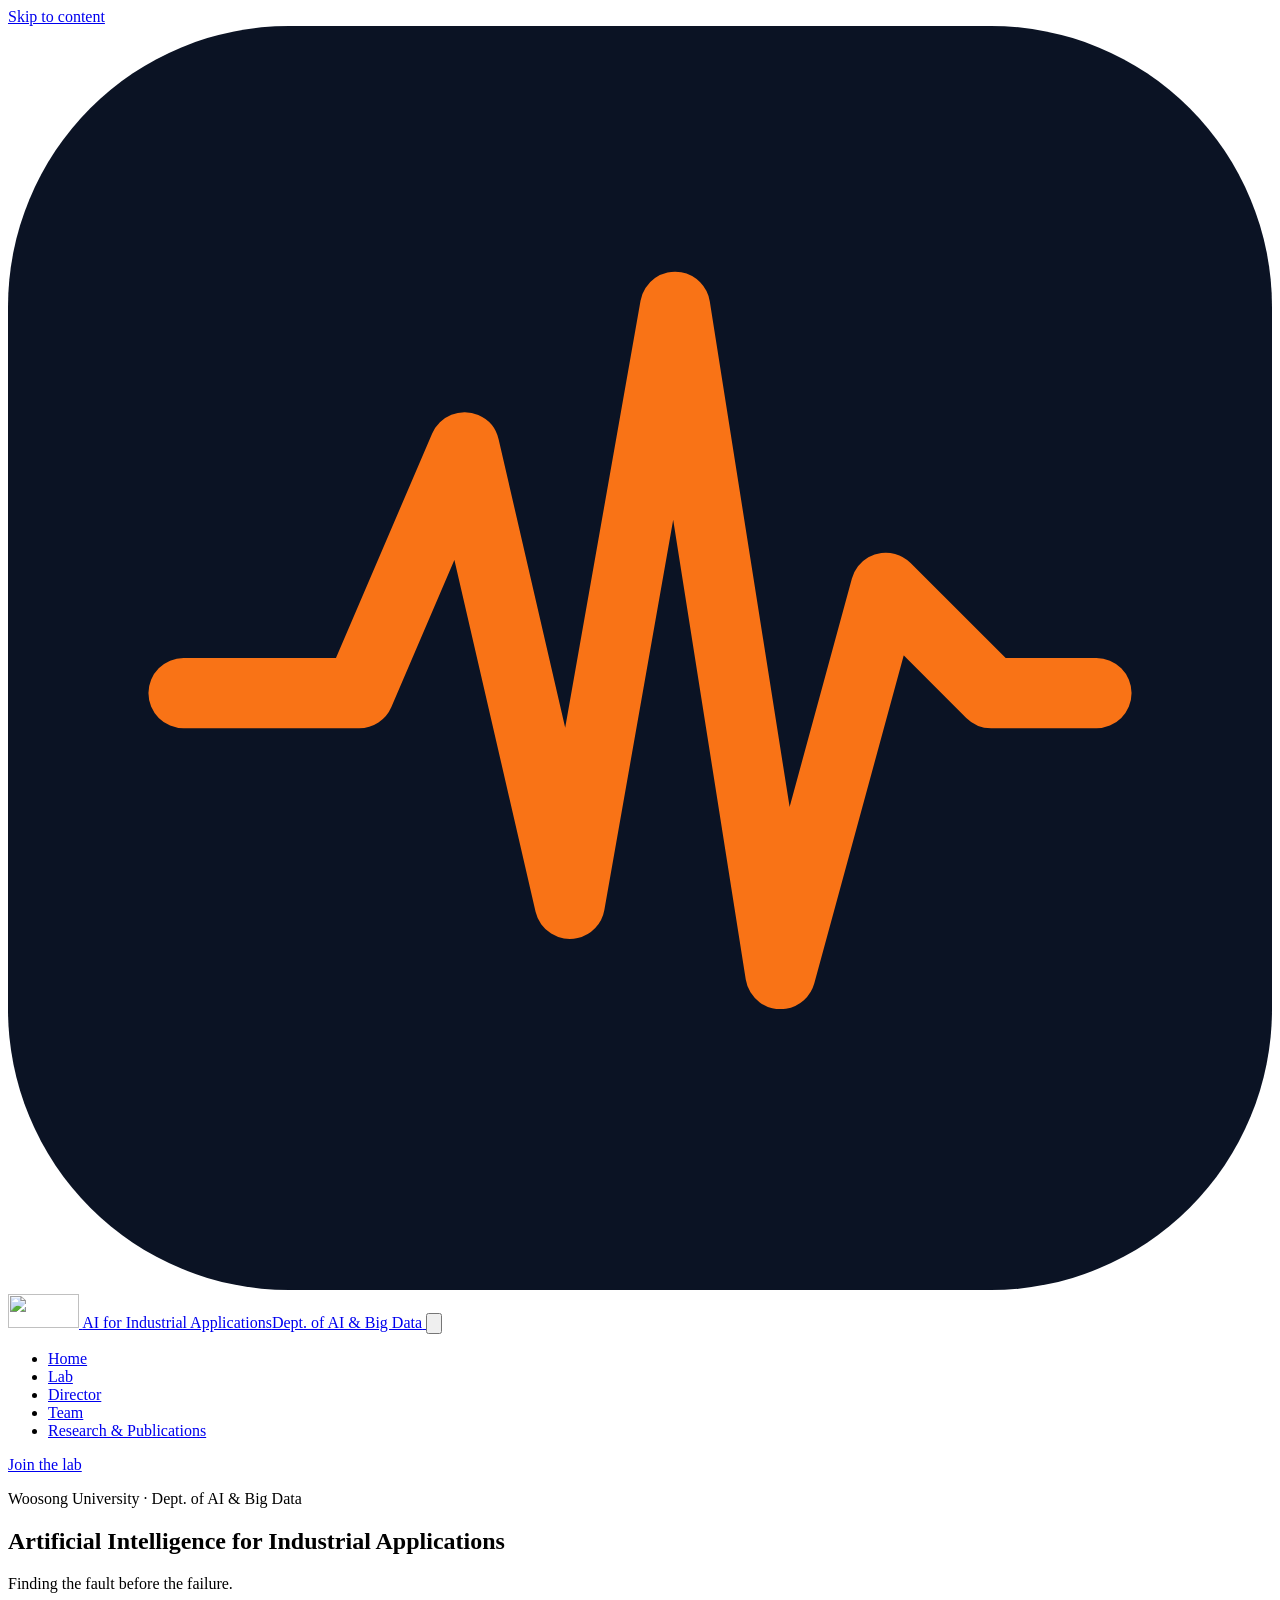
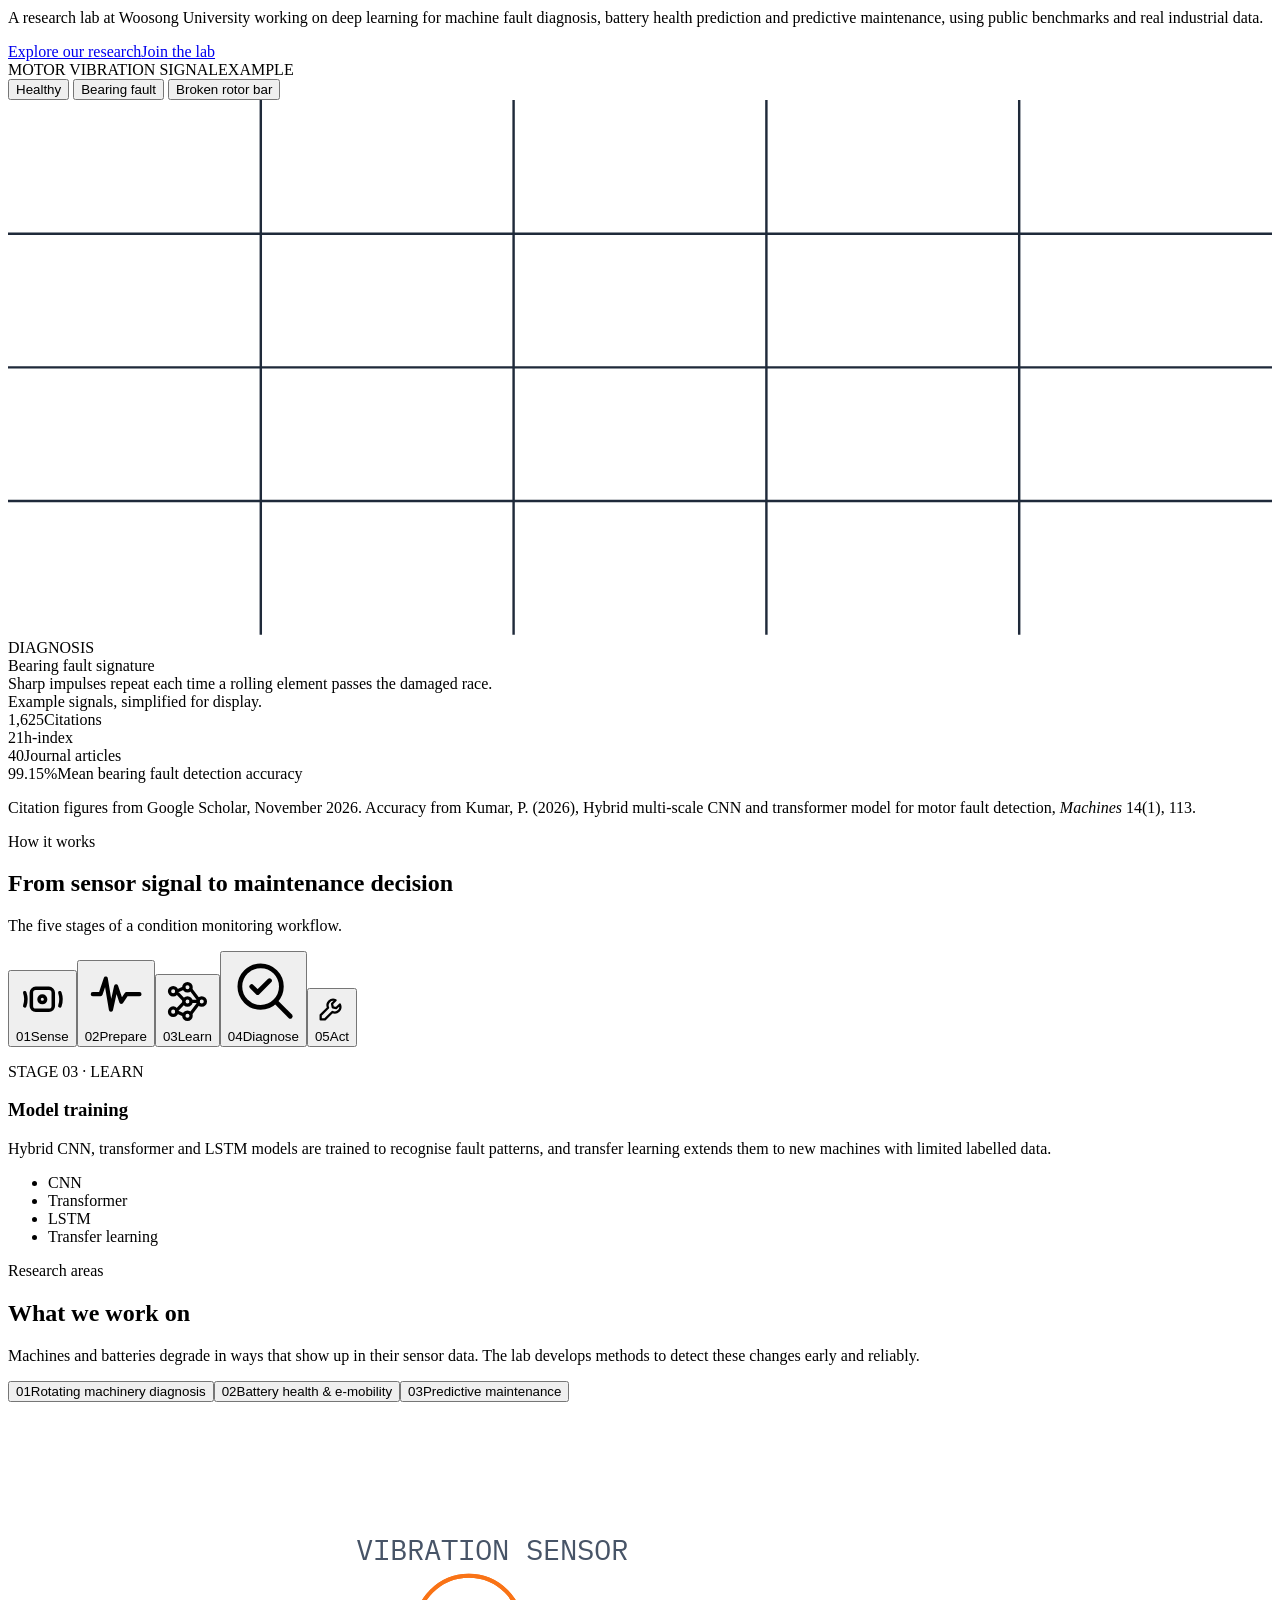
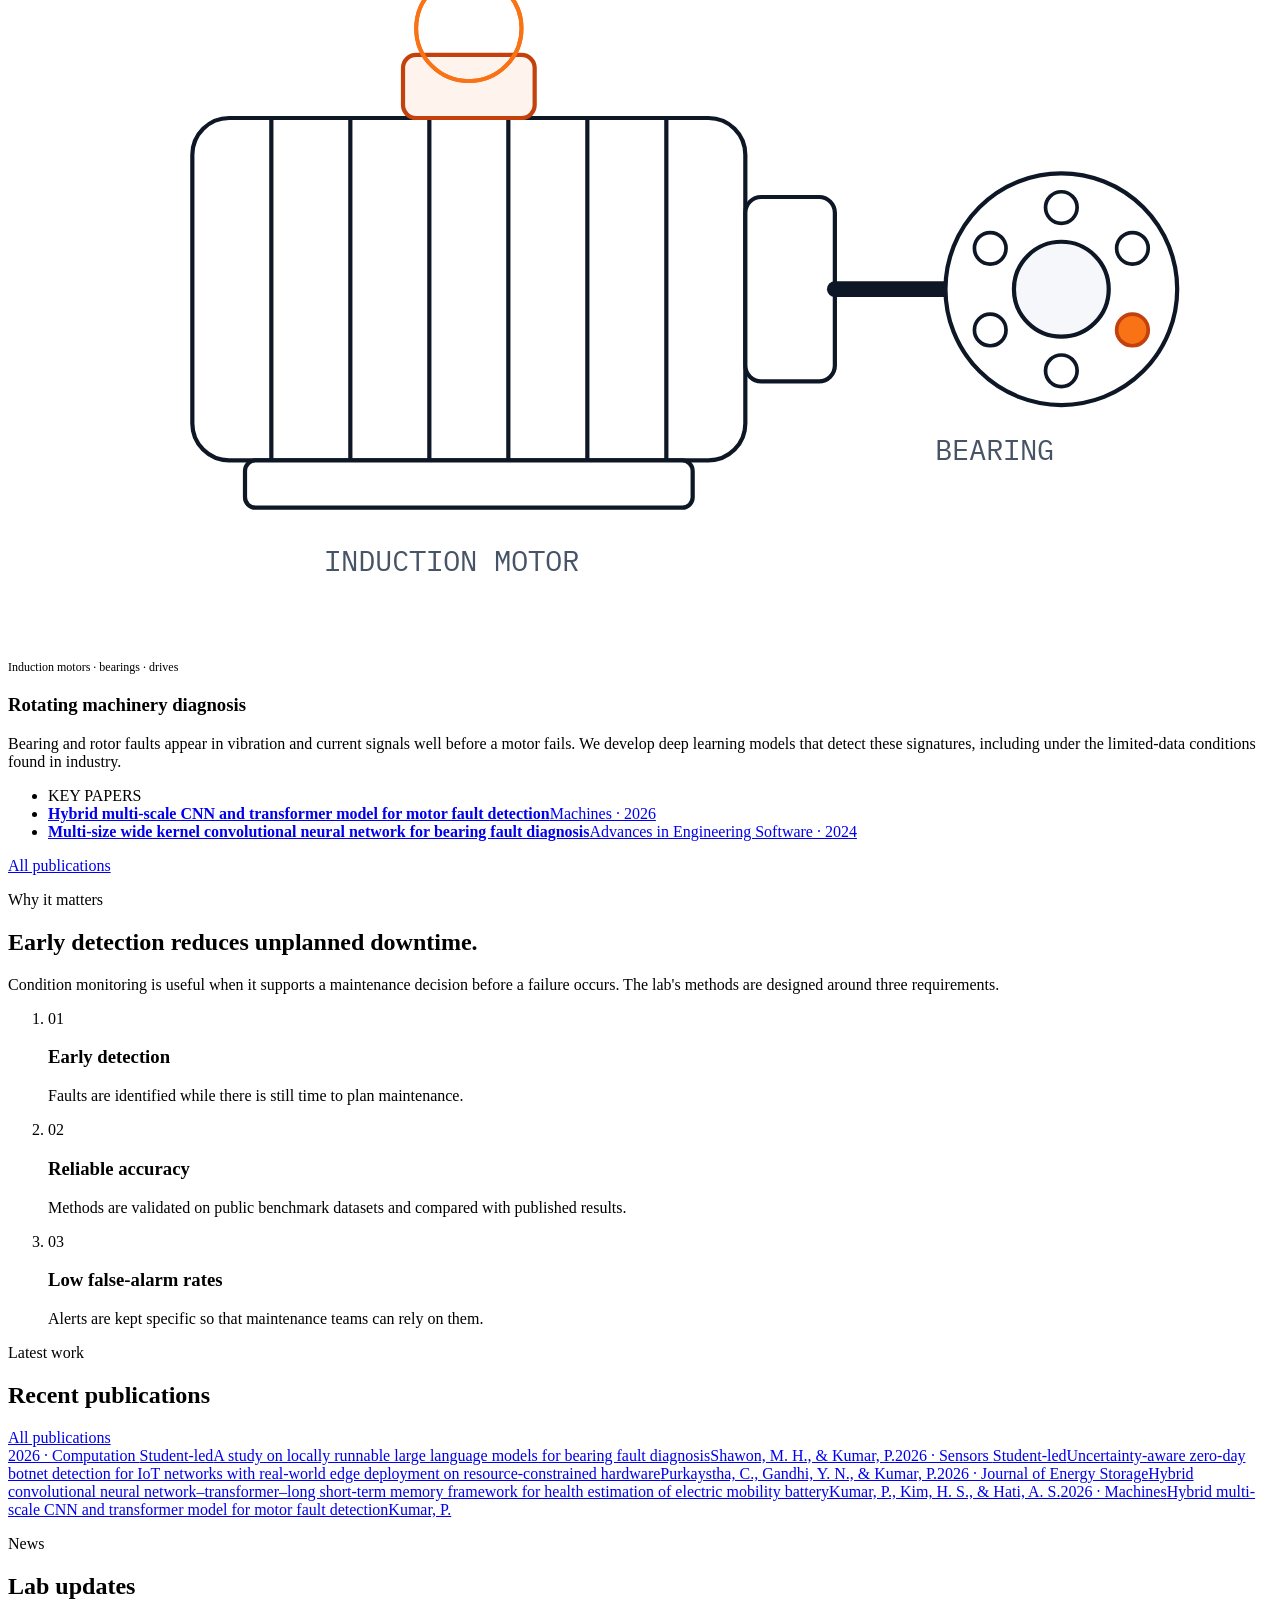
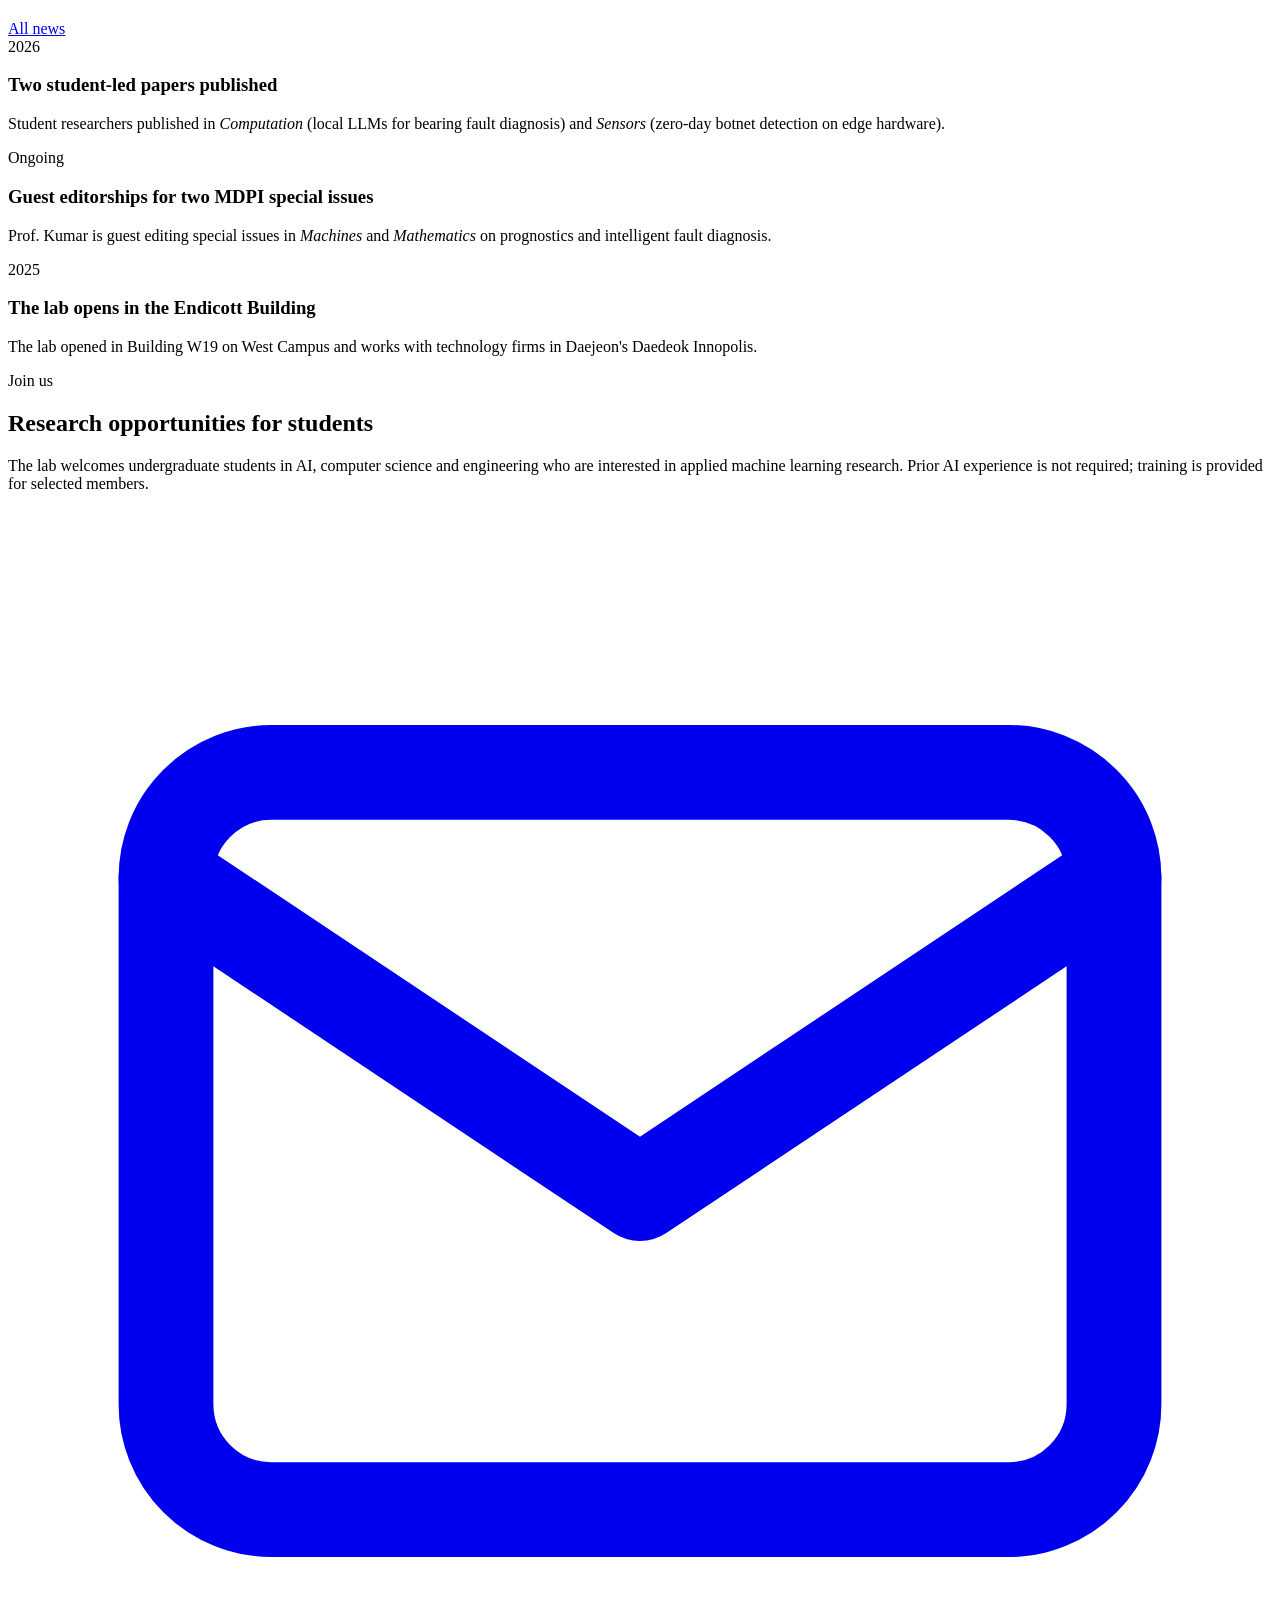
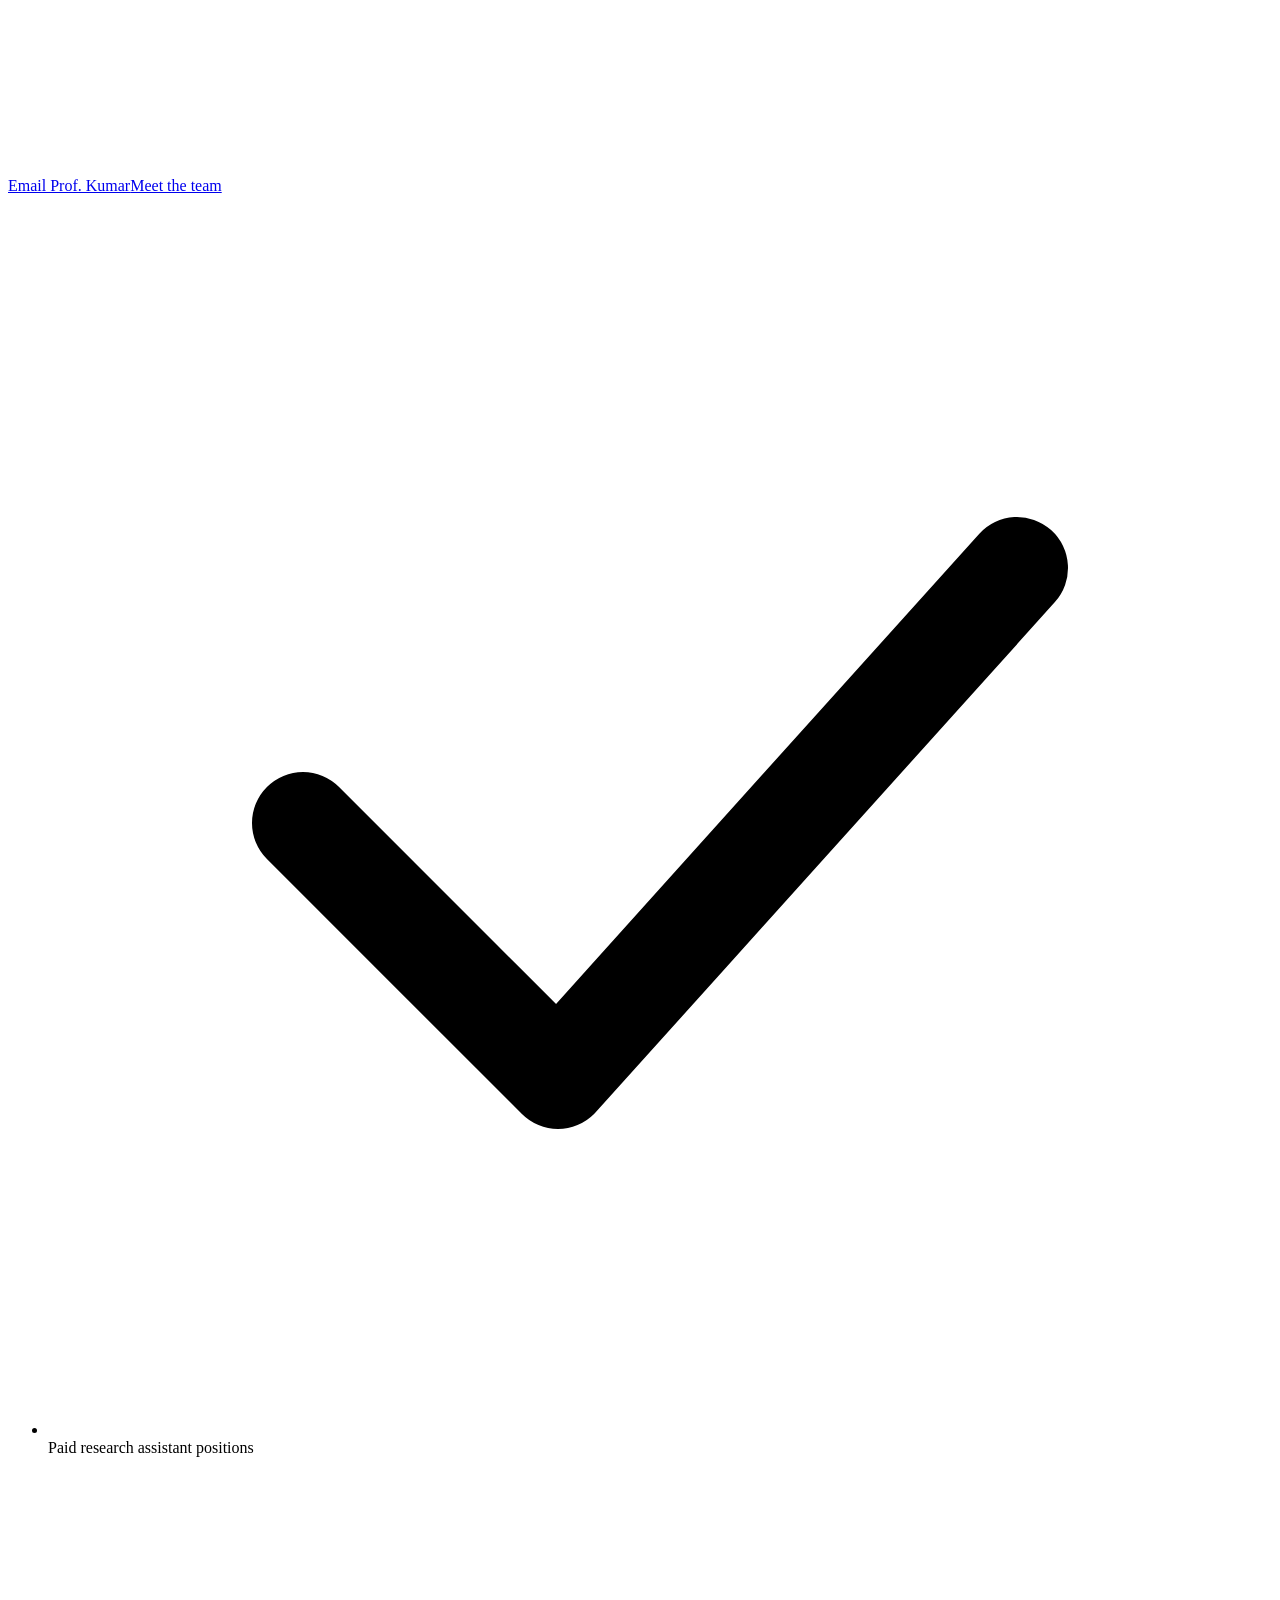
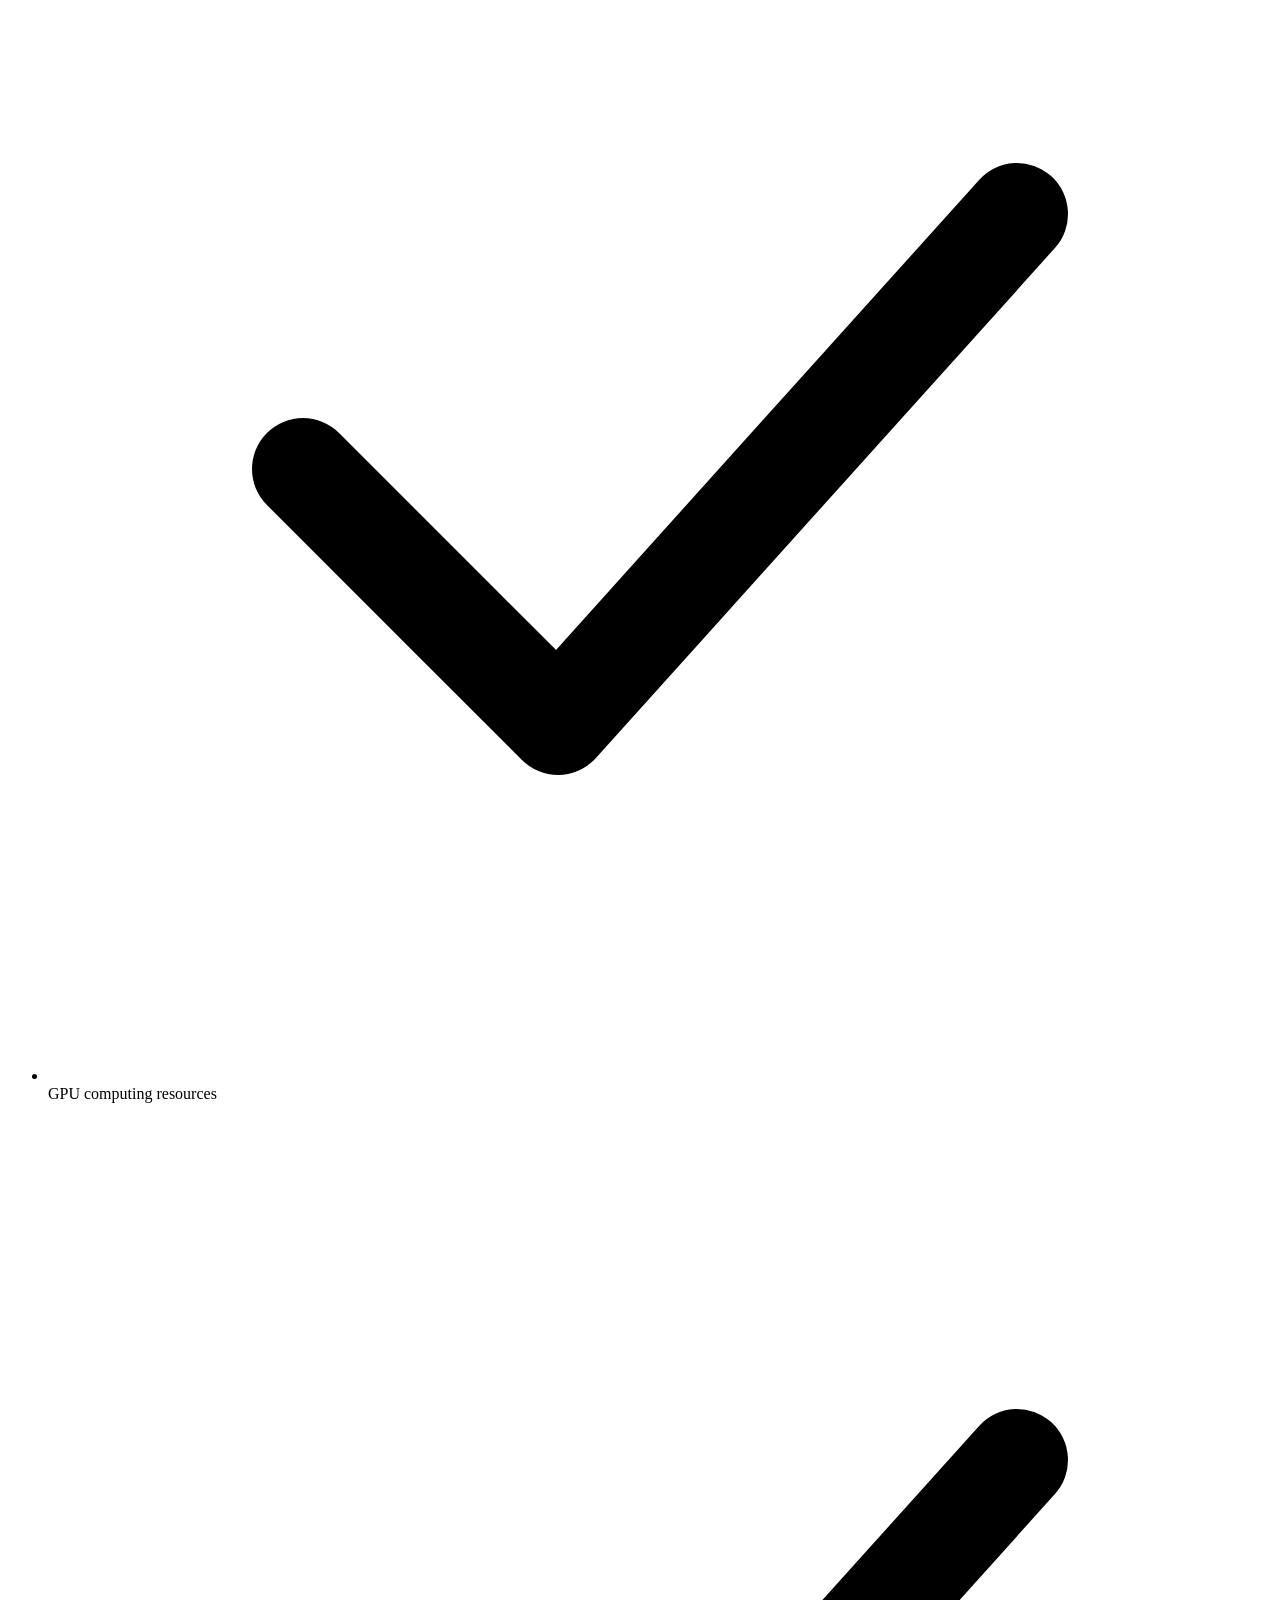
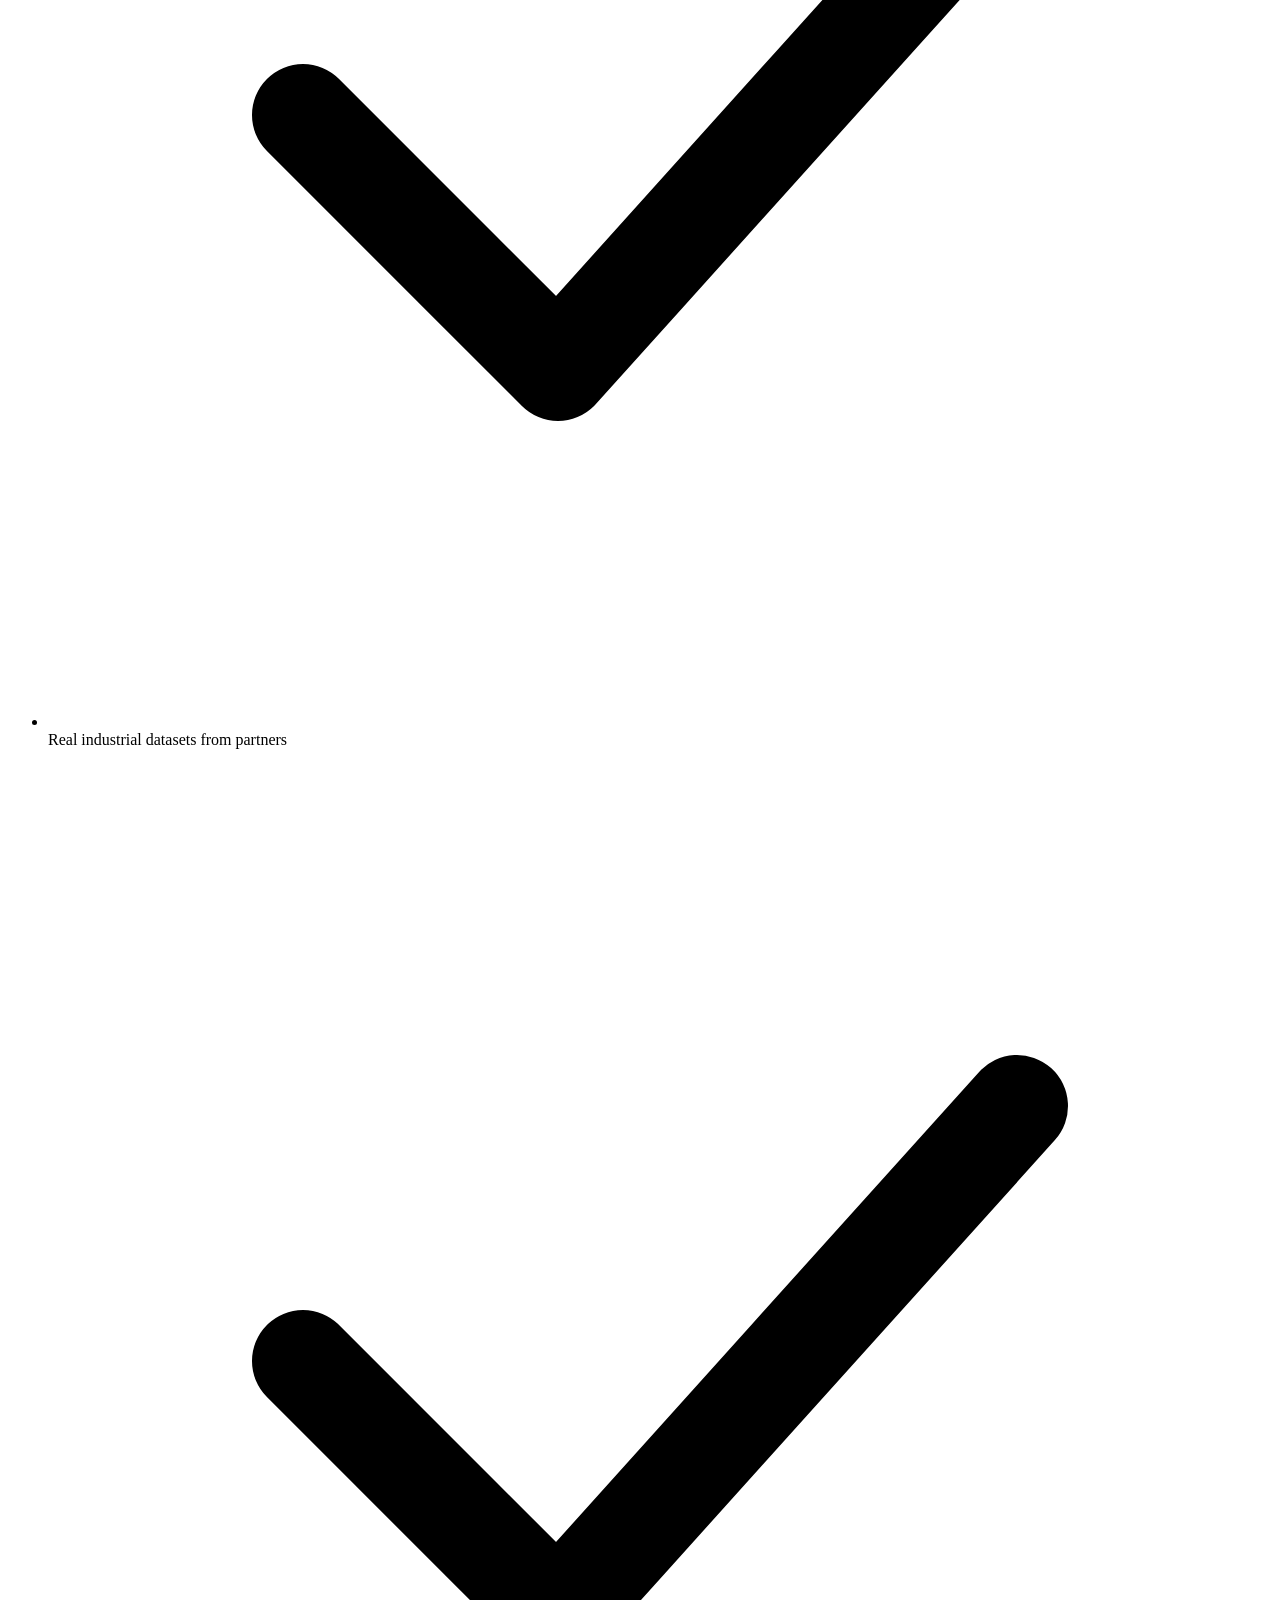
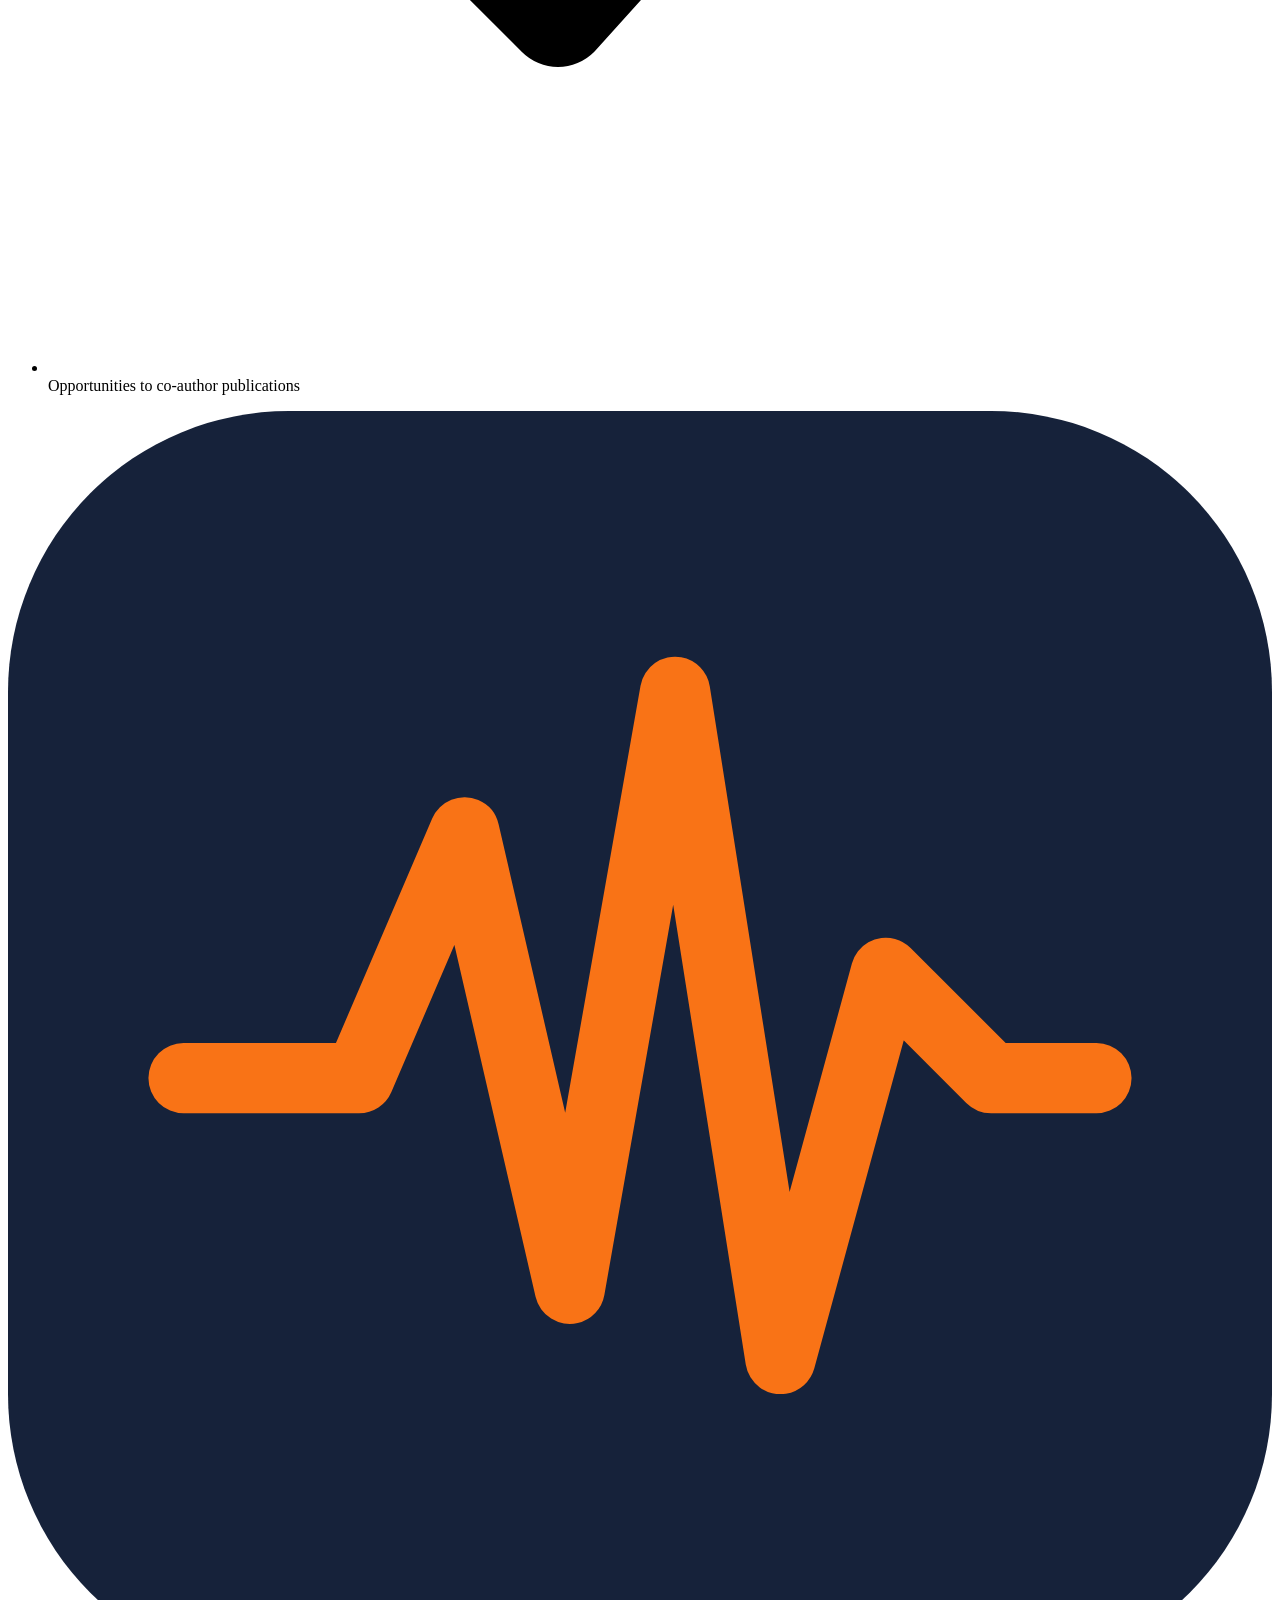
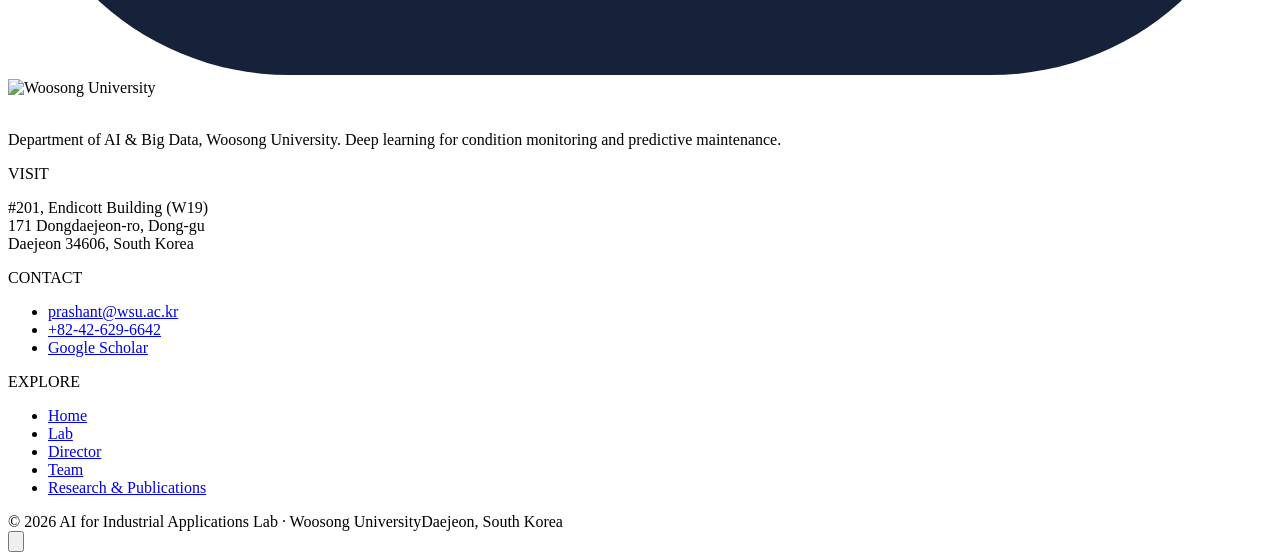
==== index.html @ 33d20a86 "Add files via upload" ====
<!DOCTYPE html>
<html lang="en">
<head>
<meta charset="utf-8">
<meta name="viewport" content="width=device-width, initial-scale=1">
<title>AI for Industrial Applications Lab | Woosong University</title>
<meta name="description" content="Research lab at Woosong University working on deep learning for machine fault diagnosis, battery health prediction and predictive maintenance.">
<meta name="theme-color" content="#0B1324">
<meta property="og:type" content="website">
<meta property="og:title" content="AI for Industrial Applications Lab | Woosong University">
<meta property="og:description" content="Research lab at Woosong University working on deep learning for machine fault diagnosis, battery health prediction and predictive maintenance.">
<meta property="og:image" content="assets/img/og-image.png">
<link rel="icon" type="image/png" href="assets/img/favicon.png">
<link rel="apple-touch-icon" href="assets/img/apple-touch-icon.png">
<link rel="preconnect" href="https://fonts.googleapis.com">
<link rel="preconnect" href="https://fonts.gstatic.com" crossorigin>
<link rel="stylesheet" href="https://fonts.googleapis.com/css2?family=IBM+Plex+Mono:wght@400;500&amp;family=IBM+Plex+Sans:wght@400;500;600;700&amp;display=swap">
<link rel="stylesheet" href="assets/css/style.css">
</head>
<body>
<a class="skip-link" href="#main">Skip to content</a>
<header class="site-header">
  <div class="wrap header-inner">
    <a class="brand" href="index.html" aria-label="AI for Industrial Applications Lab, Woosong University, home">
      <svg class="brand-mark" viewBox="0 0 36 36" aria-hidden="true"><rect width="36" height="36" rx="8" fill="#0B1324"/><polyline points="5,19 10,19 13,12 16,25 19,8 22,27 25,16 28,19 31,19" fill="none" stroke="#F97316" stroke-width="2" stroke-linecap="round" stroke-linejoin="round"/></svg>
      <img class="brand-uni" src="assets/img/woosong-logo.png" alt="" width="71" height="34">
      <span class="brand-text"><span class="brand-name">AI for Industrial Applications</span><span class="brand-sub">Dept. of AI &amp; Big Data</span></span>
    </a>
    <button class="nav-toggle" type="button" aria-expanded="false" aria-controls="site-nav" aria-label="Open menu"><svg class="icon-open" viewBox="0 0 24 24" fill="none" stroke="currentColor" stroke-width="2" stroke-linecap="round" aria-hidden="true"><line x1="4" y1="7" x2="20" y2="7"/><line x1="4" y1="12" x2="20" y2="12"/><line x1="4" y1="17" x2="20" y2="17"/></svg><svg class="icon-close" viewBox="0 0 24 24" fill="none" stroke="currentColor" stroke-width="2" stroke-linecap="round" aria-hidden="true"><line x1="6" y1="6" x2="18" y2="18"/><line x1="18" y1="6" x2="6" y2="18"/></svg></button>
    <nav class="nav" id="site-nav" aria-label="Main">
      <ul class="nav-list"><li><a class="nav-link" href="index.html" aria-current="page">Home</a></li><li><a class="nav-link" href="lab.html">Lab</a></li><li><a class="nav-link" href="director.html">Director</a></li><li><a class="nav-link" href="team.html">Team</a></li><li><a class="nav-link" href="research.html">Research &amp; Publications</a></li></ul>
      <a class="btn btn-dark btn-sm" href="team.html#join">Join the lab</a>
    </nav>
  </div>
</header>
<main id="main">

<section class="hero bg-grid">
  <div class="wrap hero-grid">
    <div class="hero-copy">
      <p class="pill"><span class="dot blink"></span>Woosong University &middot; Dept. of AI &amp; Big Data</p>
      <h1 class="h1">Artificial Intelligence for Industrial Applications</h1>
      <p class="hero-tagline">Finding the fault before the failure.</p>
      <p class="hero-text">A research lab at Woosong University working on deep learning for machine fault diagnosis, battery health prediction and predictive maintenance, using public benchmarks and real industrial data.</p>
      <div class="btn-row"><a class="btn btn-dark" href="research.html">Explore our research</a><a class="btn btn-line" href="team.html#join">Join the lab</a></div>
    </div>
    <figure class="demo" id="signal-demo" style="margin:0">
      <div class="demo-top"><span>MOTOR VIBRATION SIGNAL</span><span class="live"><span class="dot"></span>EXAMPLE</span></div>
      <div class="seg" role="group" aria-label="Machine condition">
        <button type="button" data-mode="healthy" aria-pressed="false">Healthy</button>
        <button type="button" data-mode="bearing" aria-pressed="true">Bearing fault</button>
        <button type="button" data-mode="rotor" aria-pressed="false">Broken rotor bar</button>
      </div>
      <div class="scope">
        <svg viewBox="0 0 520 220" role="img" aria-label="Example vibration signal for the selected machine condition">
          <g stroke="#1F2A3A" stroke-width="1"><line x1="0" y1="55" x2="520" y2="55"/><line x1="0" y1="110" x2="520" y2="110"/><line x1="0" y1="165" x2="520" y2="165"/><line x1="104" y1="0" x2="104" y2="220"/><line x1="208" y1="0" x2="208" y2="220"/><line x1="312" y1="0" x2="312" y2="220"/><line x1="416" y1="0" x2="416" y2="220"/></g>
          <polyline id="wave" fill="none" stroke="#fb923c" stroke-width="1.7" stroke-linejoin="round"/>
        </svg>
      </div>
      <div class="readout" aria-live="polite">
        <span class="dot" id="readout-dot"></span>
        <div><div class="readout-label">DIAGNOSIS</div><div class="readout-title" id="readout-title">Bearing fault signature</div><div class="readout-text" id="readout-text">Sharp impulses repeat each time a rolling element passes the damaged race.</div></div>
      </div>
      <figcaption class="demo-note">Example signals, simplified for display.</figcaption>
    </figure>
  </div>
</section>

<section class="section-tight bg-surface" aria-label="Lab at a glance">
  <div class="wrap">
    <div class="stats" data-reveal><div class="stat"><span class="stat-num" data-count="1625">1,625</span><span class="stat-label">Citations</span></div><div class="stat"><span class="stat-num" data-count="21">21</span><span class="stat-label">h-index</span></div><div class="stat"><span class="stat-num" data-count="40">40</span><span class="stat-label">Journal articles</span></div><div class="stat"><span class="stat-num" data-count="99.15" data-decimals="2" data-suffix="%">99.15%</span><span class="stat-label">Mean bearing fault detection accuracy</span></div></div>
    <p class="source">Citation figures from Google Scholar, November 2026. Accuracy from Kumar, P. (2026), Hybrid multi-scale CNN and transformer model for motor fault detection, <em>Machines</em> 14(1), 113.</p>
  </div>
</section>

<section class="section">
  <div class="wrap">
    <div class="section-head" data-reveal><p class="eyebrow">How it works</p><h2 class="h2">From sensor signal to maintenance decision</h2><p class="lead">The five stages of a condition monitoring workflow.</p></div>
    <div data-reveal>
      <div class="pipeline" role="tablist" aria-label="Workflow stages"><button class="step" type="button" role="tab" id="step-0" aria-controls="stage-0" aria-selected="false" tabindex="-1"><span class="step-icon"><svg viewBox="0 0 24 24" fill="none" stroke="currentColor" stroke-width="1.6" stroke-linecap="round" stroke-linejoin="round" aria-hidden="true"><rect x="7" y="7" width="10" height="10" rx="2"/><path d="M4 9a9 9 0 0 1 0 6"/><path d="M20 9a9 9 0 0 1 0 6"/><circle cx="12" cy="12" r="1.5"/></svg></span><span class="step-num">01</span><span class="step-label">Sense</span></button><span class="flow" aria-hidden="true"></span><button class="step" type="button" role="tab" id="step-1" aria-controls="stage-1" aria-selected="false" tabindex="-1"><span class="step-icon"><svg viewBox="0 0 24 24" fill="none" stroke="currentColor" stroke-width="1.6" stroke-linecap="round" stroke-linejoin="round" aria-hidden="true"><polyline points="3,12 6,12 8,6 10,18 12,9 14,15 16,12 21,12"/></svg></span><span class="step-num">02</span><span class="step-label">Prepare</span></button><span class="flow" aria-hidden="true"></span><button class="step" type="button" role="tab" id="step-2" aria-controls="stage-2" aria-selected="true" tabindex="0"><span class="step-icon"><svg viewBox="0 0 24 24" fill="none" stroke="currentColor" stroke-width="1.6" stroke-linecap="round" stroke-linejoin="round" aria-hidden="true"><circle cx="5" cy="7" r="1.8"/><circle cx="5" cy="17" r="1.8"/><circle cx="12" cy="5" r="1.8"/><circle cx="12" cy="12" r="1.8"/><circle cx="12" cy="19" r="1.8"/><circle cx="19" cy="12" r="1.8"/><path d="M6.7 7.6l3.6 3.8M6.7 16.4l3.6-3.8M6.7 7l3.5-1.6M6.7 17l3.5 1.6M13.8 12h3.4M13.6 6l3.8 5M13.6 18l3.8-5"/></svg></span><span class="step-num">03</span><span class="step-label">Learn</span></button><span class="flow" aria-hidden="true"></span><button class="step" type="button" role="tab" id="step-3" aria-controls="stage-3" aria-selected="false" tabindex="-1"><span class="step-icon"><svg viewBox="0 0 24 24" fill="none" stroke="currentColor" stroke-width="1.6" stroke-linecap="round" stroke-linejoin="round" aria-hidden="true"><circle cx="11" cy="11" r="7"/><line x1="16" y1="16" x2="21" y2="21"/><polyline points="8,11 10,13 14,9"/></svg></span><span class="step-num">04</span><span class="step-label">Diagnose</span></button><span class="flow" aria-hidden="true"></span><button class="step" type="button" role="tab" id="step-4" aria-controls="stage-4" aria-selected="false" tabindex="-1"><span class="step-icon"><svg viewBox="0 0 24 24" fill="none" stroke="currentColor" stroke-width="1.6" stroke-linecap="round" stroke-linejoin="round" aria-hidden="true"><path d="M14.5 6.5a4 4 0 0 0-5.3 5.3L4 17v3h3l5.2-5.2a4 4 0 0 0 5.3-5.3l-2.5 2.5-2.5-.5-.5-2.5z"/></svg></span><span class="step-num">05</span><span class="step-label">Act</span></button></div>
      <div class="stage" role="tabpanel" id="stage-0" aria-labelledby="step-0" hidden><div><p class="stage-kicker">STAGE 01 &middot; SENSE</p><h3>Data acquisition</h3><p>Vibration, current and operational data are collected from motors, drives, batteries and building systems, using test rigs, public benchmark datasets and partner sites.</p></div><ul class="tags"><li class="tag">Vibration</li><li class="tag">Motor current</li><li class="tag">Battery cycling</li><li class="tag">HVAC data</li></ul></div><div class="stage" role="tabpanel" id="stage-1" aria-labelledby="step-1" hidden><div><p class="stage-kicker">STAGE 02 &middot; PREPARE</p><h3>Signal preprocessing</h3><p>Signals are filtered, segmented and converted into representations such as spectra, scalograms or raw sequences.</p></div><ul class="tags"><li class="tag">Spectra</li><li class="tag">Scalograms</li><li class="tag">Windowing</li></ul></div><div class="stage" role="tabpanel" id="stage-2" aria-labelledby="step-2"><div><p class="stage-kicker">STAGE 03 &middot; LEARN</p><h3>Model training</h3><p>Hybrid CNN, transformer and LSTM models are trained to recognise fault patterns, and transfer learning extends them to new machines with limited labelled data.</p></div><ul class="tags"><li class="tag">CNN</li><li class="tag">Transformer</li><li class="tag">LSTM</li><li class="tag">Transfer learning</li></ul></div><div class="stage" role="tabpanel" id="stage-3" aria-labelledby="step-3" hidden><div><p class="stage-kicker">STAGE 04 &middot; DIAGNOSE</p><h3>Fault diagnosis and health estimation</h3><p>The models identify the fault type and severity, and for batteries estimate state of health and remaining useful life.</p></div><ul class="tags"><li class="tag">Fault class</li><li class="tag">State of health</li><li class="tag">Remaining useful life</li></ul></div><div class="stage" role="tabpanel" id="stage-4" aria-labelledby="step-4" hidden><div><p class="stage-kicker">STAGE 05 &middot; ACT</p><h3>Maintenance planning</h3><p>Results support planned maintenance through early warnings with low false-alarm rates.</p></div><ul class="tags"><li class="tag">Planned maintenance</li><li class="tag">Low false alarms</li></ul></div>
    </div>
  </div>
</section>

<section class="section bg-surface">
  <div class="wrap">
    <div class="section-head" data-reveal><p class="eyebrow">Research areas</p><h2 class="h2">What we work on</h2><p class="lead">Machines and batteries degrade in ways that show up in their sensor data. The lab develops methods to detect these changes early and reliably.</p></div>
    <div data-reveal>
      <div class="area-tabs" role="tablist" aria-label="Research areas"><button class="area-tab" type="button" role="tab" id="area-tab-0" aria-controls="area-0" aria-selected="true" tabindex="0"><span class="mono">01</span>Rotating machinery diagnosis</button><button class="area-tab" type="button" role="tab" id="area-tab-1" aria-controls="area-1" aria-selected="false" tabindex="-1"><span class="mono">02</span>Battery health &amp; e-mobility</button><button class="area-tab" type="button" role="tab" id="area-tab-2" aria-controls="area-2" aria-selected="false" tabindex="-1"><span class="mono">03</span>Predictive maintenance</button></div>
      <div class="area-panel" role="tabpanel" id="area-0" aria-labelledby="area-tab-0"><div class="area-art"><svg viewBox="0 0 480 320" role="img" aria-label="Illustration: an electric motor with a vibration sensor and a monitored bearing">
<g fill="none" stroke="#0E1726" stroke-width="1.6" stroke-linecap="round" stroke-linejoin="round">
<rect x="70" y="120" width="210" height="130" rx="14" fill="#FFFFFF"/>
<line x1="100" y1="120" x2="100" y2="250"/><line x1="130" y1="120" x2="130" y2="250"/><line x1="160" y1="120" x2="160" y2="250"/><line x1="190" y1="120" x2="190" y2="250"/><line x1="220" y1="120" x2="220" y2="250"/><line x1="250" y1="120" x2="250" y2="250"/>
<rect x="280" y="150" width="34" height="70" rx="6" fill="#FFFFFF"/><line x1="314" y1="185" x2="380" y2="185" stroke-width="6"/>
<rect x="90" y="250" width="170" height="18" rx="4" fill="#FFFFFF"/><rect x="150" y="96" width="50" height="24" rx="5" fill="#FFF4ED" stroke="#C2410C"/></g>
<circle class="pulse" cx="175" cy="86" r="20" fill="none" stroke="#F97316" stroke-width="1.5"/><circle class="pulse-2" cx="175" cy="86" r="20" fill="none" stroke="#F97316" stroke-width="1.5"/>
<g transform="translate(400 185)"><circle r="44" fill="#FFFFFF" stroke="#0E1726" stroke-width="1.6"/><circle r="18" fill="#F5F7FA" stroke="#0E1726" stroke-width="1.6"/>
<g class="spin"><circle cx="0" cy="-31" r="6" fill="#FFFFFF" stroke="#0E1726" stroke-width="1.4"/><circle cx="27" cy="-15.5" r="6" fill="#FFFFFF" stroke="#0E1726" stroke-width="1.4"/><circle cx="27" cy="15.5" r="6" fill="#F97316" stroke="#C2410C" stroke-width="1.4"/><circle cx="0" cy="31" r="6" fill="#FFFFFF" stroke="#0E1726" stroke-width="1.4"/><circle cx="-27" cy="15.5" r="6" fill="#FFFFFF" stroke="#0E1726" stroke-width="1.4"/><circle cx="-27" cy="-15.5" r="6" fill="#FFFFFF" stroke="#0E1726" stroke-width="1.4"/></g></g>
<g font-family="IBM Plex Mono, monospace" font-size="11" fill="#475467"><text x="132" y="60">VIBRATION SENSOR</text><text x="352" y="250">BEARING</text><text x="120" y="292">INDUCTION MOTOR</text></g></svg></div><div class="area-body"><p class="mono muted" style="font-size:12px">Induction motors &middot; bearings &middot; drives</p><h3>Rotating machinery diagnosis</h3><p>Bearing and rotor faults appear in vibration and current signals well before a motor fails. We develop deep learning models that detect these signatures, including under the limited-data conditions found in industry.</p><ul class="papers"><li><span class="papers-label">KEY PAPERS</span></li><li><a href="https://scholar.google.com/scholar?q=Hybrid%20multi-scale%20CNN%20and%20transformer%20model%20for%20motor%20fault%20detection" target="_blank" rel="noopener"><strong>Hybrid multi-scale CNN and transformer model for motor fault detection</strong><span>Machines &middot; 2026</span></a></li><li><a href="https://scholar.google.com/scholar?q=Multi-size%20wide%20kernel%20convolutional%20neural%20network%20for%20bearing%20fault%20diagnosis" target="_blank" rel="noopener"><strong>Multi-size wide kernel convolutional neural network for bearing fault diagnosis</strong><span>Advances in Engineering Software &middot; 2024</span></a></li></ul><a class="link-arrow" href="research.html#publications">All publications</a></div></div><div class="area-panel" role="tabpanel" id="area-1" aria-labelledby="area-tab-1" hidden><div class="area-art"><svg viewBox="0 0 480 320" role="img" aria-label="Illustration: a battery pack with one weakening cell and a capacity fade curve">
<g fill="none" stroke="#0E1726" stroke-width="1.6" stroke-linejoin="round"><rect x="40" y="70" width="220" height="180" rx="16" fill="#FFFFFF"/>
<rect x="62" y="92" width="40" height="64" rx="6" fill="#F5F7FA"/><rect x="112" y="92" width="40" height="64" rx="6" fill="#F5F7FA"/><rect x="162" y="92" width="40" height="64" rx="6" fill="#FFF4ED" stroke="#C2410C"/><rect x="212" y="92" width="40" height="64" rx="6" fill="#F5F7FA"/>
<rect x="62" y="166" width="40" height="64" rx="6" fill="#F5F7FA"/><rect x="112" y="166" width="40" height="64" rx="6" fill="#F5F7FA"/><rect x="162" y="166" width="40" height="64" rx="6" fill="#F5F7FA"/><rect x="212" y="166" width="40" height="64" rx="6" fill="#F5F7FA"/></g>
<rect class="blink" x="170" y="132" width="24" height="16" rx="3" fill="#F97316"/>
<rect x="70" y="112" width="24" height="36" rx="3" fill="#7DA3C7"/><rect x="120" y="108" width="24" height="40" rx="3" fill="#7DA3C7"/><rect x="220" y="110" width="24" height="38" rx="3" fill="#7DA3C7"/>
<rect x="70" y="184" width="24" height="38" rx="3" fill="#7DA3C7"/><rect x="120" y="186" width="24" height="36" rx="3" fill="#7DA3C7"/><rect x="170" y="182" width="24" height="40" rx="3" fill="#7DA3C7"/><rect x="220" y="184" width="24" height="38" rx="3" fill="#7DA3C7"/>
<g fill="none" stroke="#0E1726" stroke-width="1.4" stroke-linecap="round"><line x1="300" y1="80" x2="300" y2="240"/><line x1="300" y1="240" x2="450" y2="240"/></g>
<path d="M300 92 C 340 96, 370 104, 395 124 S 430 170, 448 214" fill="none" stroke="#C2410C" stroke-width="2.2" stroke-linecap="round"/>
<line x1="300" y1="170" x2="450" y2="170" stroke="#98A2B3" stroke-dasharray="4 4"/>
<g font-family="IBM Plex Mono, monospace" font-size="11" fill="#475467"><text x="306" y="74">CAPACITY</text><text x="398" y="258">CYCLES</text><text x="380" y="164">END OF LIFE</text><text x="70" y="276">CELL-LEVEL STATE OF HEALTH</text></g></svg></div><div class="area-body"><p class="mono muted" style="font-size:12px">State of health &middot; remaining useful life</p><h3>Battery health &amp; e-mobility</h3><p>Mobility batteries degrade non-linearly and unevenly across cells. We estimate state of health and remaining useful life from operational data, combining convolutional, transformer and recurrent architectures.</p><ul class="papers"><li><span class="papers-label">KEY PAPERS</span></li><li><a href="https://scholar.google.com/scholar?q=Hybrid%20convolutional%20neural%20network%E2%80%93transformer%E2%80%93long%20short-term%20memory%20framework%20for%20health%20estimation%20of%20electric%20mobility%20battery" target="_blank" rel="noopener"><strong>Hybrid convolutional neural network–transformer–long short-term memory framework for health estimation of electric mobility battery</strong><span>Journal of Energy Storage &middot; 2026</span></a></li><li><a href="https://scholar.google.com/scholar?q=A%20systematic%20review%20of%20prognostics%20and%20health%20management%20in%20mobility%20batteries" target="_blank" rel="noopener"><strong>A systematic review of prognostics and health management in mobility batteries</strong><span>Int. J. Precision Engineering and Manufacturing-Green Technology &middot; 2026</span></a></li></ul><a class="link-arrow" href="research.html#publications">All publications</a></div></div><div class="area-panel" role="tabpanel" id="area-2" aria-labelledby="area-tab-2" hidden><div class="area-art"><svg viewBox="0 0 480 320" role="img" aria-label="Illustration: a production line with sensors feeding a maintenance dashboard alert">
<g fill="none" stroke="#0E1726" stroke-width="1.6" stroke-linecap="round" stroke-linejoin="round">
<rect x="30" y="220" width="260" height="22" rx="11" fill="#FFFFFF"/><circle cx="44" cy="231" r="6"/><circle cx="276" cy="231" r="6"/>
<rect x="60" y="192" width="34" height="28" rx="4" fill="#F5F7FA"/><rect x="140" y="192" width="34" height="28" rx="4" fill="#F5F7FA"/><rect x="220" y="192" width="34" height="28" rx="4" fill="#F5F7FA"/>
<rect x="104" y="150" width="30" height="16" rx="3" fill="#FFFFFF"/><path d="M119 150 L 140 104 L 190 92 L 200 120"/><circle cx="140" cy="104" r="6" fill="#FFFFFF"/><circle cx="190" cy="92" r="6" fill="#FFFFFF"/><path d="M194 120 l6 10 l6 -10"/>
<rect x="320" y="70" width="136" height="170" rx="12" fill="#FFFFFF"/><line x1="336" y1="96" x2="400" y2="96"/><polyline points="336,150 352,142 368,146 384,130 400,136 416,112 440,118" stroke="#7DA3C7"/></g>
<line class="belt" x1="40" y1="244" x2="280" y2="244" stroke="#98A2B3" stroke-width="2" stroke-dasharray="6 6"/>
<g fill="none" stroke="#F97316" stroke-width="1.4" stroke-dasharray="3 5"><path d="M190 86 C 240 40, 300 50, 320 90"/><path d="M254 206 C 290 206, 300 190, 320 180"/></g>
<circle cx="190" cy="86" r="4" fill="#F97316"/><circle cx="254" cy="206" r="4" fill="#F97316"/>
<rect class="blink" x="336" y="186" width="104" height="34" rx="8" fill="#FFF4ED" stroke="#C2410C" stroke-width="1.4"/>
<g font-family="IBM Plex Mono, monospace" font-size="11"><text x="345" y="207" fill="#9A3412">SERVICE ALERT</text><text x="336" y="88" fill="#475467">LINE 3 · HEALTH</text><text x="60" y="276" fill="#475467">SMART FACTORY LINE</text></g></svg></div><div class="area-body"><p class="mono muted" style="font-size:12px">Industry 4.0 &middot; smart factory</p><h3>Predictive maintenance</h3><p>Predictive maintenance methods with low false-alarm rates under real operating conditions, covering ventilation systems, manufacturing lines and safety monitoring.</p><ul class="papers"><li><span class="papers-label">KEY PAPERS</span></li><li><a href="https://scholar.google.com/scholar?q=Review%20on%20prognostics%20and%20health%20management%20in%20smart%20factory%3A%20From%20conventional%20to%20deep%20learning%20perspectives" target="_blank" rel="noopener"><strong>Review on prognostics and health management in smart factory: From conventional to deep learning perspectives</strong><span>Engineering Applications of Artificial Intelligence &middot; 2023</span></a></li><li><a href="https://scholar.google.com/scholar?q=Fault%20detection%20and%20diagnosis%20in%20air-handling%20unit%20%28AHU%29%20using%20improved%20hybrid%201D%20convolutional%20neural%20network" target="_blank" rel="noopener"><strong>Fault detection and diagnosis in air-handling unit (AHU) using improved hybrid 1D convolutional neural network</strong><span>Systems &middot; 2025</span></a></li></ul><a class="link-arrow" href="research.html#publications">All publications</a></div></div>
    </div>
  </div>
</section>

<section class="section bg-dark">
  <div class="wrap split">
    <div class="section-head" style="margin:0" data-reveal><p class="eyebrow">Why it matters</p><h2 class="h2">Early detection reduces unplanned downtime.</h2><p class="lead">Condition monitoring is useful when it supports a maintenance decision before a failure occurs. The lab&#39;s methods are designed around three requirements.</p></div>
    <ol class="numbered" data-reveal>
      <li><span class="n">01</span><div><h3>Early detection</h3><p>Faults are identified while there is still time to plan maintenance.</p></div></li>
      <li><span class="n">02</span><div><h3>Reliable accuracy</h3><p>Methods are validated on public benchmark datasets and compared with published results.</p></div></li>
      <li><span class="n">03</span><div><h3>Low false-alarm rates</h3><p>Alerts are kept specific so that maintenance teams can rely on them.</p></div></li>
    </ol>
  </div>
</section>

<section class="section">
  <div class="wrap">
    <div class="section-head-row" data-reveal><div class="section-head"><p class="eyebrow">Latest work</p><h2 class="h2">Recent publications</h2></div><a class="link-arrow" href="research.html#publications">All publications</a></div>
    <div class="cards cards-2" data-reveal><a class="card" href="https://scholar.google.com/scholar?q=A%20study%20on%20locally%20runnable%20large%20language%20models%20for%20bearing%20fault%20diagnosis" target="_blank" rel="noopener"><span class="card-meta">2026 &middot; Computation <span class="badge">Student-led</span></span><span class="card-title">A study on locally runnable large language models for bearing fault diagnosis</span><span class="card-text">Shawon, M. H., &amp; Kumar, P.</span></a><a class="card" href="https://scholar.google.com/scholar?q=Uncertainty-aware%20zero-day%20botnet%20detection%20for%20IoT%20networks%20with%20real-world%20edge%20deployment%20on%20resource-constrained%20hardware" target="_blank" rel="noopener"><span class="card-meta">2026 &middot; Sensors <span class="badge">Student-led</span></span><span class="card-title">Uncertainty-aware zero-day botnet detection for IoT networks with real-world edge deployment on resource-constrained hardware</span><span class="card-text">Purkaystha, C., Gandhi, Y. N., &amp; Kumar, P.</span></a><a class="card" href="https://scholar.google.com/scholar?q=Hybrid%20convolutional%20neural%20network%E2%80%93transformer%E2%80%93long%20short-term%20memory%20framework%20for%20health%20estimation%20of%20electric%20mobility%20battery" target="_blank" rel="noopener"><span class="card-meta">2026 &middot; Journal of Energy Storage</span><span class="card-title">Hybrid convolutional neural network–transformer–long short-term memory framework for health estimation of electric mobility battery</span><span class="card-text">Kumar, P., Kim, H. S., &amp; Hati, A. S.</span></a><a class="card" href="https://scholar.google.com/scholar?q=Hybrid%20multi-scale%20CNN%20and%20transformer%20model%20for%20motor%20fault%20detection" target="_blank" rel="noopener"><span class="card-meta">2026 &middot; Machines</span><span class="card-title">Hybrid multi-scale CNN and transformer model for motor fault detection</span><span class="card-text">Kumar, P.</span></a></div>
  </div>
</section>

<section class="section bg-surface">
  <div class="wrap">
    <div class="section-head-row" data-reveal><div class="section-head"><p class="eyebrow">News</p><h2 class="h2">Lab updates</h2></div><a class="link-arrow" href="lab.html#news">All news</a></div>
    <div class="cards cards-3" data-reveal><article class="card card-lift"><span class="date">2026</span><h3 class="card-title">Two student-led papers published</h3><p class="card-text">Student researchers published in <em>Computation</em> (local LLMs for bearing fault diagnosis) and <em>Sensors</em> (zero-day botnet detection on edge hardware).</p></article><article class="card card-lift"><span class="date">Ongoing</span><h3 class="card-title">Guest editorships for two MDPI special issues</h3><p class="card-text">Prof. Kumar is guest editing special issues in <em>Machines</em> and <em>Mathematics</em> on prognostics and intelligent fault diagnosis.</p></article><article class="card card-lift"><span class="date">2025</span><h3 class="card-title">The lab opens in the Endicott Building</h3><p class="card-text">The lab opened in Building W19 on West Campus and works with technology firms in Daejeon&#39;s Daedeok Innopolis.</p></article></div>
  </div>
</section>

<section class="section">
  <div class="wrap">
    <div class="cta bg-grid" data-reveal>
      <div class="section-head" style="margin:0">
        <p class="eyebrow">Join us</p>
        <h2 class="h2">Research opportunities for students</h2>
        <p class="lead">The lab welcomes undergraduate students in AI, computer science and engineering who are interested in applied machine learning research. Prior AI experience is not required; training is provided for selected members.</p>
        <div class="btn-row" style="margin-top:8px"><a class="btn btn-dark" href="mailto:prashant@wsu.ac.kr?subject=Joining%20the%20AI%20for%20Industrial%20Applications%20Lab"><svg viewBox="0 0 24 24" fill="none" stroke="currentColor" stroke-width="1.8" stroke-linecap="round" stroke-linejoin="round" aria-hidden="true"><rect x="3" y="5" width="18" height="14" rx="2"/><polyline points="3,7 12,13 21,7"/></svg>Email Prof. Kumar</a><a class="btn btn-line" href="team.html">Meet the team</a></div>
      </div>
      <ul class="checks"><li><svg viewBox="0 0 24 24" fill="none" stroke="currentColor" stroke-width="2" stroke-linecap="round" stroke-linejoin="round" aria-hidden="true"><polyline points="5,12 10,17 19,7"/></svg><span>Paid research assistant positions</span></li><li><svg viewBox="0 0 24 24" fill="none" stroke="currentColor" stroke-width="2" stroke-linecap="round" stroke-linejoin="round" aria-hidden="true"><polyline points="5,12 10,17 19,7"/></svg><span>GPU computing resources</span></li><li><svg viewBox="0 0 24 24" fill="none" stroke="currentColor" stroke-width="2" stroke-linecap="round" stroke-linejoin="round" aria-hidden="true"><polyline points="5,12 10,17 19,7"/></svg><span>Real industrial datasets from partners</span></li><li><svg viewBox="0 0 24 24" fill="none" stroke="currentColor" stroke-width="2" stroke-linecap="round" stroke-linejoin="round" aria-hidden="true"><polyline points="5,12 10,17 19,7"/></svg><span>Opportunities to co-author publications</span></li></ul>
    </div>
  </div>
</section>

</main>
<footer class="site-footer">
  <div class="wrap">
    <div class="footer-grid">
      <div>
        <div class="footer-brand"><svg class="brand-mark" viewBox="0 0 36 36" aria-hidden="true"><rect width="36" height="36" rx="8" fill="#16223A"/><polyline points="5,19 10,19 13,12 16,25 19,8 22,27 25,16 28,19 31,19" fill="none" stroke="#F97316" stroke-width="2" stroke-linecap="round" stroke-linejoin="round"/></svg><img class="brand-uni" src="assets/img/woosong-logo.png" alt="Woosong University" width="80" height="38"></div>
        <p><strong style="color:#fff">AI for Industrial Applications Lab</strong><br>Department of AI &amp; Big Data, Woosong University. Deep learning for condition monitoring and predictive maintenance.</p>
      </div>
      <div>
        <span class="footer-title">VISIT</span>
        <p>#201, Endicott Building (W19)<br>171 Dongdaejeon-ro, Dong-gu<br>Daejeon 34606, South Korea</p>
      </div>
      <div>
        <span class="footer-title">CONTACT</span>
        <ul class="footer-links"><li><a href="mailto:prashant@wsu.ac.kr">prashant@wsu.ac.kr</a></li><li><a href="tel:+82426296642">+82-42-629-6642</a></li><li><a href="https://scholar.google.com/citations?user=eoWbI1oAAAAJ&amp;hl=en" target="_blank" rel="noopener">Google Scholar</a></li></ul>
      </div>
      <div>
        <span class="footer-title">EXPLORE</span>
        <ul class="footer-links"><li><a href="index.html">Home</a></li><li><a href="lab.html">Lab</a></li><li><a href="director.html">Director</a></li><li><a href="team.html">Team</a></li><li><a href="research.html">Research &amp; Publications</a></li></ul>
      </div>
    </div>
    <div class="footer-bottom"><span>&copy; <span data-year>2026</span> AI for Industrial Applications Lab &middot; Woosong University</span><span>Daejeon, South Korea</span></div>
  </div>
</footer>
<button class="to-top" type="button" aria-label="Back to top"><svg viewBox="0 0 24 24" fill="none" stroke="currentColor" stroke-width="2" stroke-linecap="round" stroke-linejoin="round" aria-hidden="true"><polyline points="6,14 12,8 18,14"/></svg></button>
<script type="application/ld+json">
{"@context":"https://schema.org","@type":"ResearchOrganization","name":"AI for Industrial Applications Lab","alternateName":"Artificial Intelligence for Industrial Applications","description":"Research lab at Woosong University working on deep learning for machine fault diagnosis, battery health prediction and predictive maintenance.","parentOrganization":{"@type":"CollegeOrUniversity","name":"Woosong University"},"address":{"@type":"PostalAddress","streetAddress":"171 Dongdaejeon-ro, Dong-gu","addressLocality":"Daejeon","postalCode":"34606","addressCountry":"KR"},"email":"prashant@wsu.ac.kr","telephone":"+82-42-629-6642","founder":{"@type":"Person","name":"Prashant Kumar","jobTitle":"Assistant Professor"}}
</script>
<script src="assets/js/main.js" defer></script>
</body>
</html>
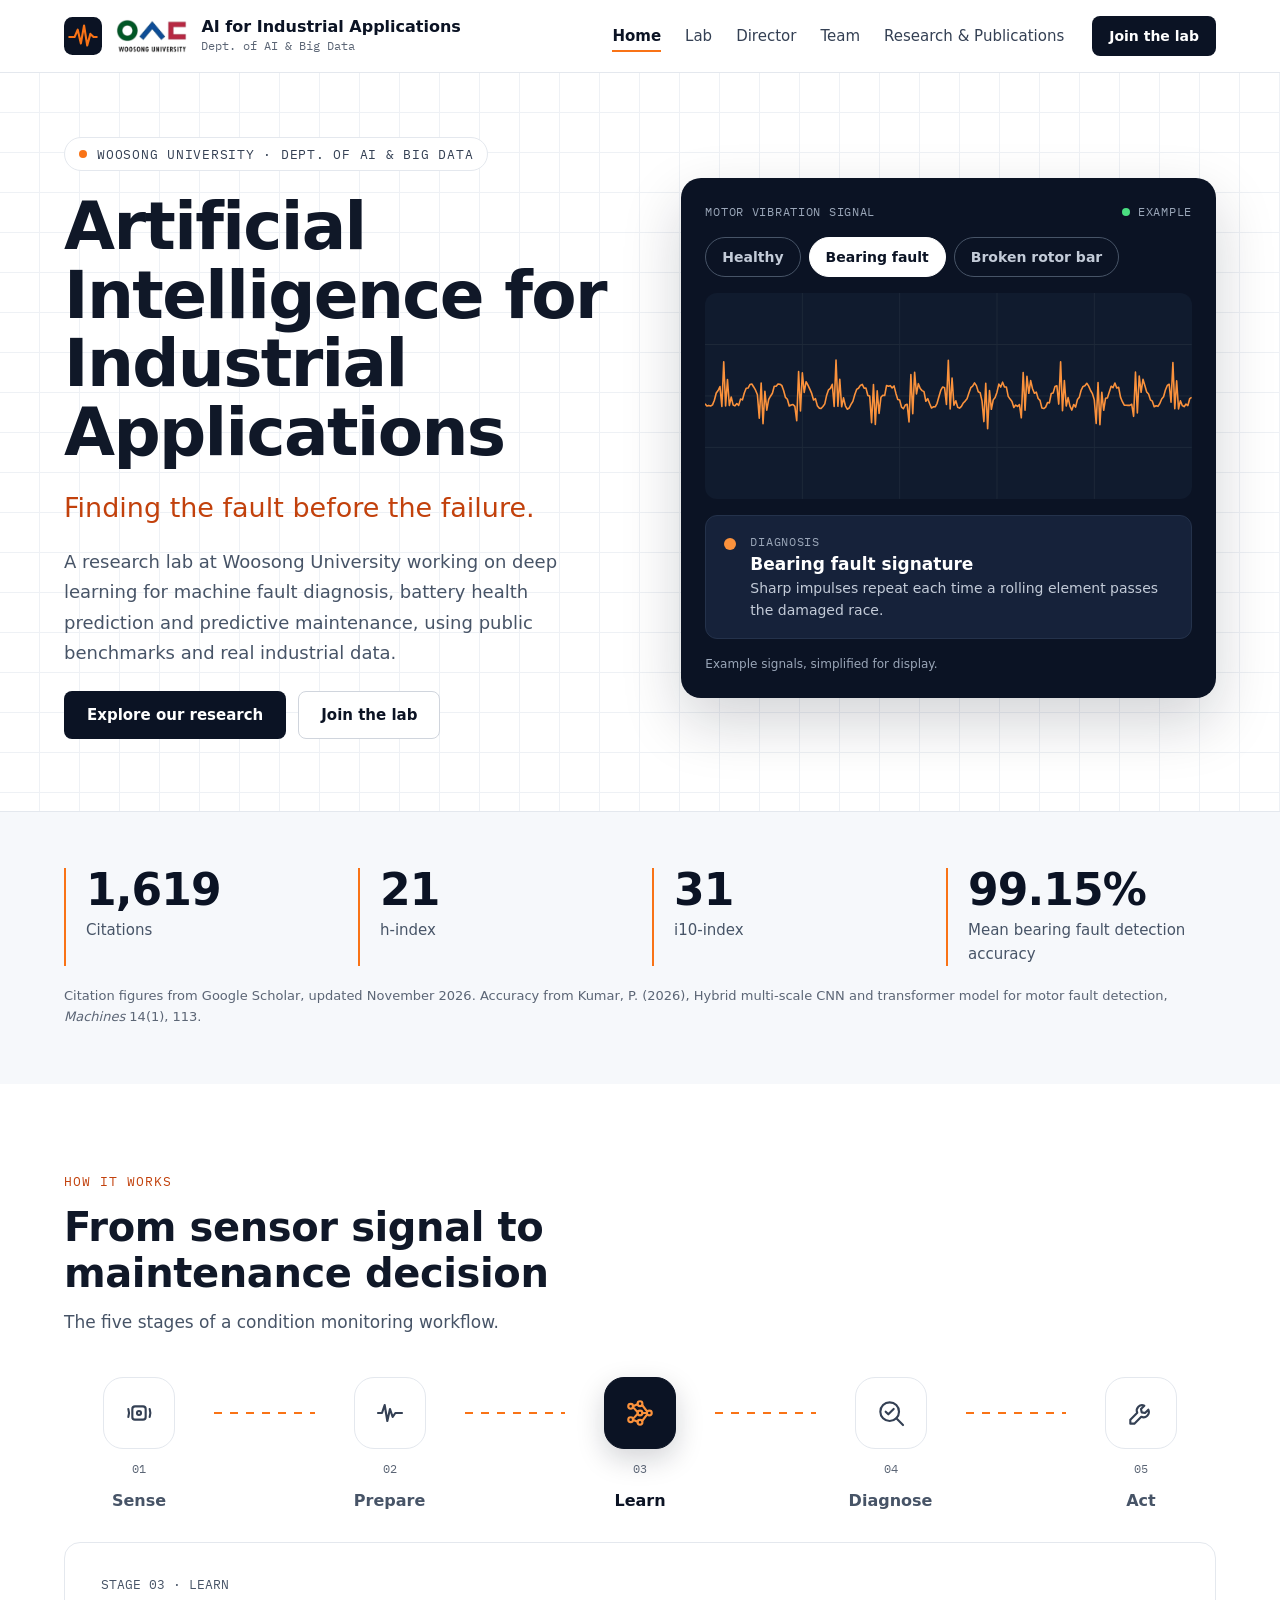
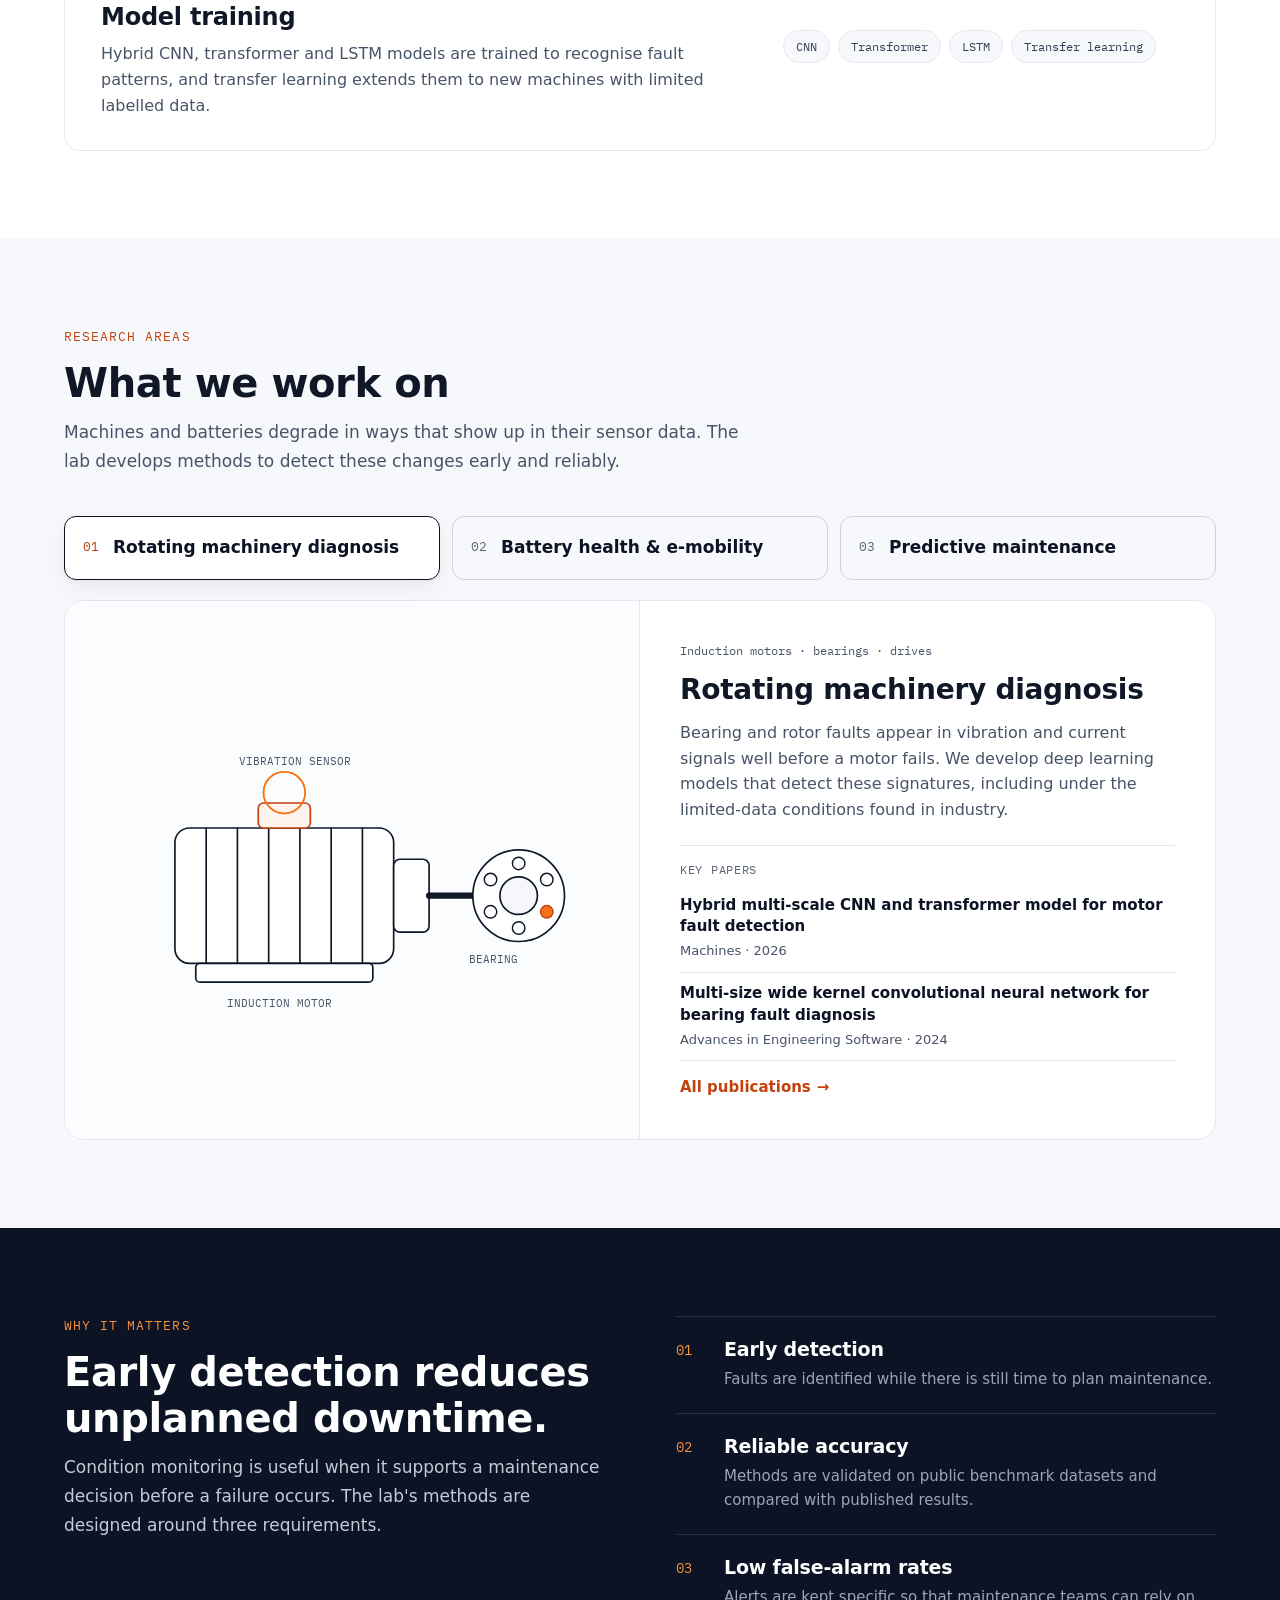
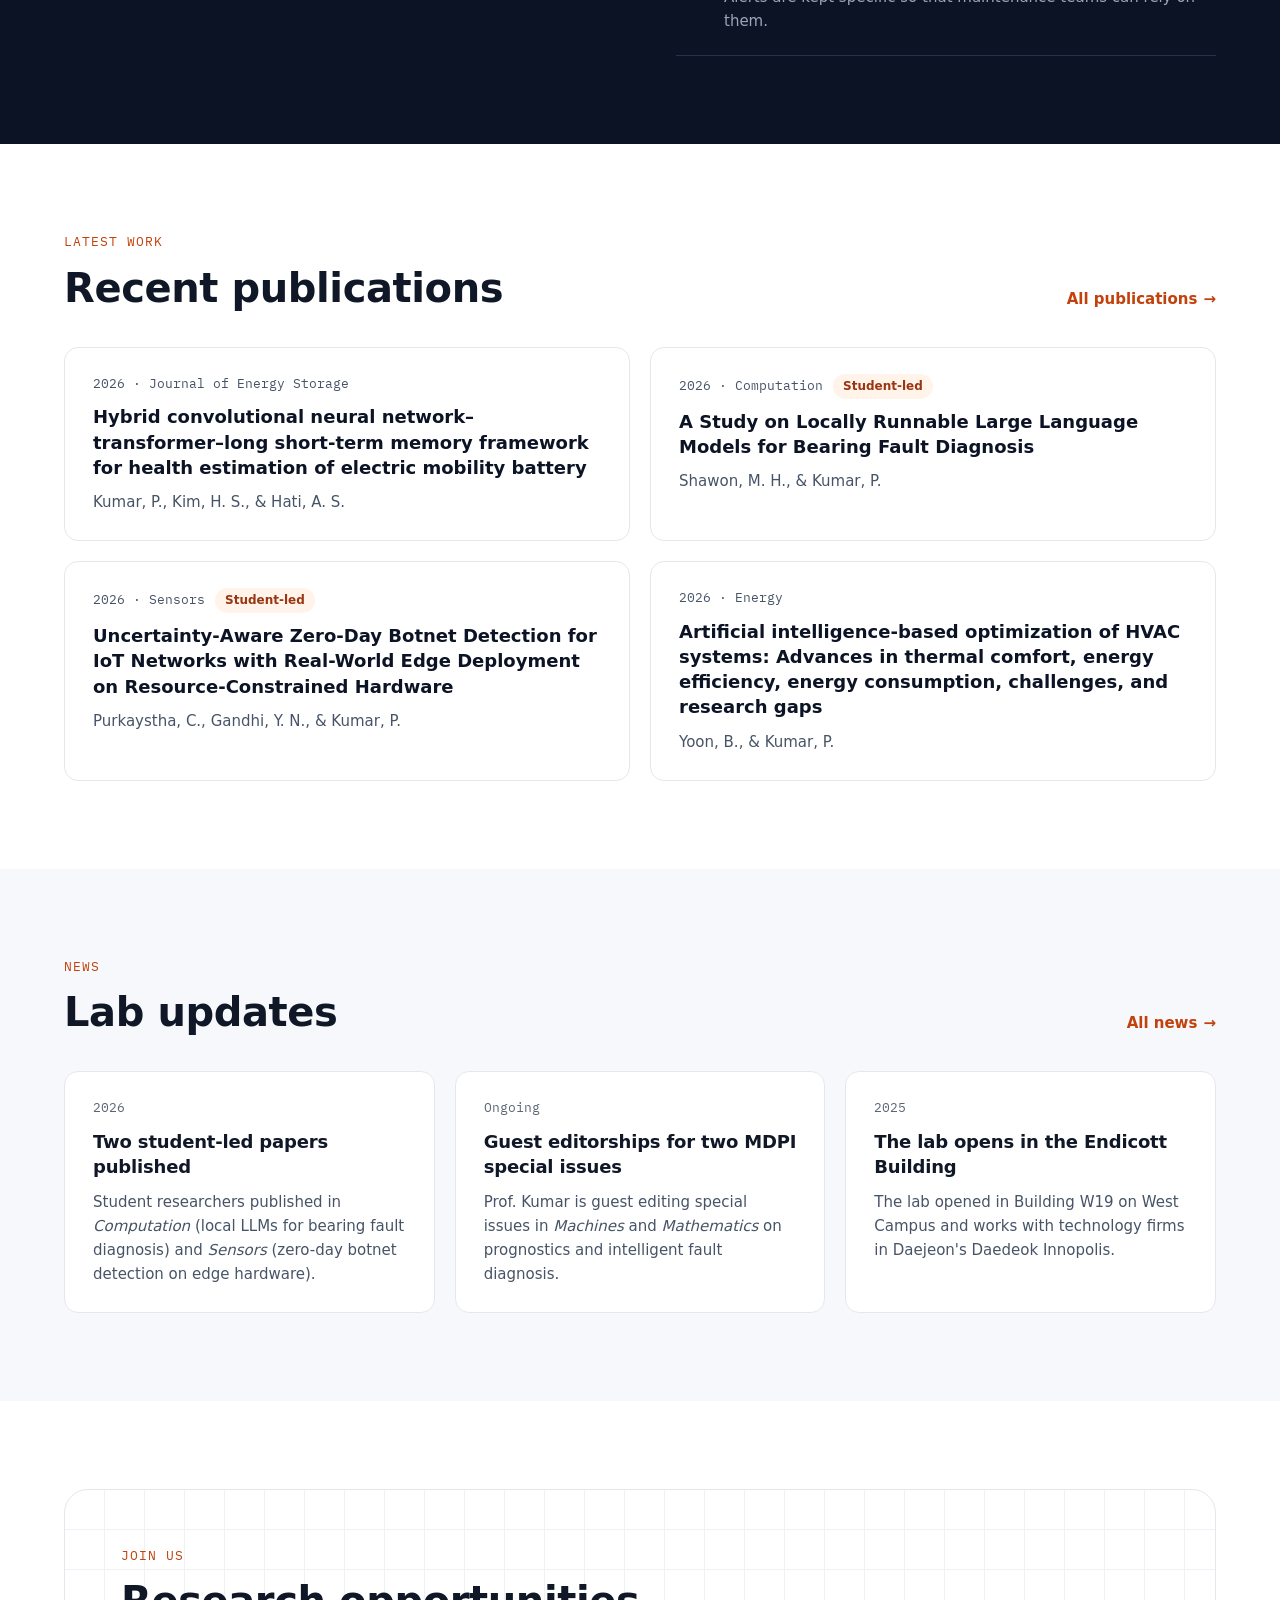
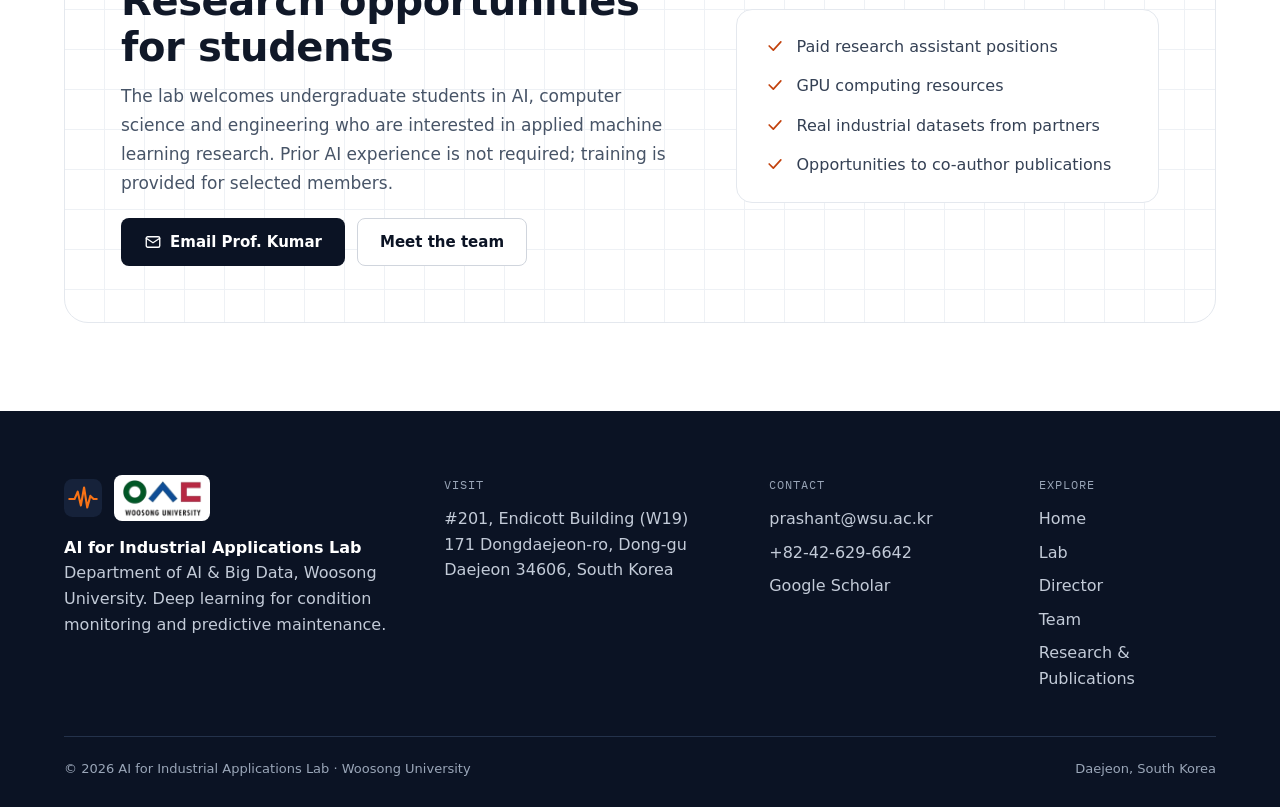
==== commit 94435bd8: "Auto-update publications from Google Scholar; update team - Publications page shows 2026 papers plus" ====
--- a/index.html
+++ b/index.html
@@ -68,8 +68,8 @@
 
 <section class="section-tight bg-surface" aria-label="Lab at a glance">
   <div class="wrap">
-    <div class="stats" data-reveal><div class="stat"><span class="stat-num" data-count="1625">1,625</span><span class="stat-label">Citations</span></div><div class="stat"><span class="stat-num" data-count="21">21</span><span class="stat-label">h-index</span></div><div class="stat"><span class="stat-num" data-count="40">40</span><span class="stat-label">Journal articles</span></div><div class="stat"><span class="stat-num" data-count="99.15" data-decimals="2" data-suffix="%">99.15%</span><span class="stat-label">Mean bearing fault detection accuracy</span></div></div>
-    <p class="source">Citation figures from Google Scholar, November 2026. Accuracy from Kumar, P. (2026), Hybrid multi-scale CNN and transformer model for motor fault detection, <em>Machines</em> 14(1), 113.</p>
+    <div class="stats" data-reveal><div class="stat"><span class="stat-num" data-count="1619" data-scholar="citations">1,619</span><span class="stat-label">Citations</span></div><div class="stat"><span class="stat-num" data-count="21" data-scholar="hIndex">21</span><span class="stat-label">h-index</span></div><div class="stat"><span class="stat-num" data-count="31" data-scholar="i10">31</span><span class="stat-label">i10-index</span></div><div class="stat"><span class="stat-num" data-count="99.15" data-decimals="2" data-suffix="%">99.15%</span><span class="stat-label">Mean bearing fault detection accuracy</span></div></div>
+    <p class="source">Citation figures from Google Scholar, updated <span data-scholar-updated>November 2026</span>. Accuracy from Kumar, P. (2026), Hybrid multi-scale CNN and transformer model for motor fault detection, <em>Machines</em> 14(1), 113.</p>
   </div>
 </section>
 
@@ -136,7 +136,7 @@
 <section class="section">
   <div class="wrap">
     <div class="section-head-row" data-reveal><div class="section-head"><p class="eyebrow">Latest work</p><h2 class="h2">Recent publications</h2></div><a class="link-arrow" href="research.html#publications">All publications</a></div>
-    <div class="cards cards-2" data-reveal><a class="card" href="https://scholar.google.com/scholar?q=A%20study%20on%20locally%20runnable%20large%20language%20models%20for%20bearing%20fault%20diagnosis" target="_blank" rel="noopener"><span class="card-meta">2026 &middot; Computation <span class="badge">Student-led</span></span><span class="card-title">A study on locally runnable large language models for bearing fault diagnosis</span><span class="card-text">Shawon, M. H., &amp; Kumar, P.</span></a><a class="card" href="https://scholar.google.com/scholar?q=Uncertainty-aware%20zero-day%20botnet%20detection%20for%20IoT%20networks%20with%20real-world%20edge%20deployment%20on%20resource-constrained%20hardware" target="_blank" rel="noopener"><span class="card-meta">2026 &middot; Sensors <span class="badge">Student-led</span></span><span class="card-title">Uncertainty-aware zero-day botnet detection for IoT networks with real-world edge deployment on resource-constrained hardware</span><span class="card-text">Purkaystha, C., Gandhi, Y. N., &amp; Kumar, P.</span></a><a class="card" href="https://scholar.google.com/scholar?q=Hybrid%20convolutional%20neural%20network%E2%80%93transformer%E2%80%93long%20short-term%20memory%20framework%20for%20health%20estimation%20of%20electric%20mobility%20battery" target="_blank" rel="noopener"><span class="card-meta">2026 &middot; Journal of Energy Storage</span><span class="card-title">Hybrid convolutional neural network–transformer–long short-term memory framework for health estimation of electric mobility battery</span><span class="card-text">Kumar, P., Kim, H. S., &amp; Hati, A. S.</span></a><a class="card" href="https://scholar.google.com/scholar?q=Hybrid%20multi-scale%20CNN%20and%20transformer%20model%20for%20motor%20fault%20detection" target="_blank" rel="noopener"><span class="card-meta">2026 &middot; Machines</span><span class="card-title">Hybrid multi-scale CNN and transformer model for motor fault detection</span><span class="card-text">Kumar, P.</span></a></div>
+    <div class="cards cards-2" id="recent-pubs" data-limit="4" data-reveal><a class="card" href="https://scholar.google.com/scholar?q=Hybrid%20convolutional%20neural%20network%E2%80%93transformer%E2%80%93long%20short-term%20memory%20framework%20for%20health%20estimation%20of%20electric%20mobility%20battery" target="_blank" rel="noopener"><span class="card-meta">2026 &middot; Journal of Energy Storage</span><span class="card-title">Hybrid convolutional neural network–transformer–long short-term memory framework for health estimation of electric mobility battery</span><span class="card-text">Kumar, P., Kim, H. S., &amp; Hati, A. S.</span></a><a class="card" href="https://scholar.google.com/scholar?q=A%20Study%20on%20Locally%20Runnable%20Large%20Language%20Models%20for%20Bearing%20Fault%20Diagnosis" target="_blank" rel="noopener"><span class="card-meta">2026 &middot; Computation <span class="badge">Student-led</span></span><span class="card-title">A Study on Locally Runnable Large Language Models for Bearing Fault Diagnosis</span><span class="card-text">Shawon, M. H., &amp; Kumar, P.</span></a><a class="card" href="https://scholar.google.com/scholar?q=Uncertainty-Aware%20Zero-Day%20Botnet%20Detection%20for%20IoT%20Networks%20with%20Real-World%20Edge%20Deployment%20on%20Resource-Constrained%20Hardware" target="_blank" rel="noopener"><span class="card-meta">2026 &middot; Sensors <span class="badge">Student-led</span></span><span class="card-title">Uncertainty-Aware Zero-Day Botnet Detection for IoT Networks with Real-World Edge Deployment on Resource-Constrained Hardware</span><span class="card-text">Purkaystha, C., Gandhi, Y. N., &amp; Kumar, P.</span></a><a class="card" href="https://scholar.google.com/scholar?q=Artificial%20intelligence-based%20optimization%20of%20HVAC%20systems%3A%20Advances%20in%20thermal%20comfort%2C%20energy%20efficiency%2C%20energy%20consumption%2C%20challenges%2C%20and%20research%20gaps" target="_blank" rel="noopener"><span class="card-meta">2026 &middot; Energy</span><span class="card-title">Artificial intelligence-based optimization of HVAC systems: Advances in thermal comfort, energy efficiency, energy consumption, challenges, and research gaps</span><span class="card-text">Yoon, B., &amp; Kumar, P.</span></a></div>
   </div>
 </section>
 
@@ -189,6 +189,7 @@
 <script type="application/ld+json">
 {"@context":"https://schema.org","@type":"ResearchOrganization","name":"AI for Industrial Applications Lab","alternateName":"Artificial Intelligence for Industrial Applications","description":"Research lab at Woosong University working on deep learning for machine fault diagnosis, battery health prediction and predictive maintenance.","parentOrganization":{"@type":"CollegeOrUniversity","name":"Woosong University"},"address":{"@type":"PostalAddress","streetAddress":"171 Dongdaejeon-ro, Dong-gu","addressLocality":"Daejeon","postalCode":"34606","addressCountry":"KR"},"email":"prashant@wsu.ac.kr","telephone":"+82-42-629-6642","founder":{"@type":"Person","name":"Prashant Kumar","jobTitle":"Assistant Professor"}}
 </script>
+<script src="assets/js/publications.js" defer></script>
 <script src="assets/js/main.js" defer></script>
 </body>
 </html>
--- a/assets/css/style.css
+++ b/assets/css/style.css
@@ -0,0 +1,424 @@
+/* AI for Industrial Applications Lab — Woosong University */
+
+:root {
+  --ink: #0b1324;
+  --ink-2: #16223a;
+  --ink-3: #24324b;
+  --text: #101828;
+  --text-2: #475467;
+  --text-3: #5b6575;
+  --line: #e4e8ee;
+  --line-2: #d0d5dd;
+  --surface: #f6f8fb;
+  --white: #ffffff;
+  --accent: #f97316;
+  --accent-2: #fb923c;
+  --accent-ink: #c2410c;
+  --accent-deep: #9a3412;
+  --accent-soft: #fff3ea;
+  --signal: #6ea8fe;
+  --on-dark: #e6eaf0;
+  --on-dark-2: #c3cbd8;
+  --on-dark-3: #9aa6b8;
+
+  --font: "IBM Plex Sans", system-ui, -apple-system, "Segoe UI", sans-serif;
+  --mono: "IBM Plex Mono", ui-monospace, "SFMono-Regular", Menlo, monospace;
+
+  --radius-s: 8px;
+  --radius: 14px;
+  --radius-l: 20px;
+  --shadow: 0 1px 2px rgba(11, 19, 36, .04), 0 8px 24px rgba(11, 19, 36, .06);
+  --shadow-l: 0 24px 60px rgba(11, 19, 36, .18);
+  --wrap: 1200px;
+  --header-h: 72px;
+}
+
+*, *::before, *::after { box-sizing: border-box; }
+html { scroll-behavior: smooth; scroll-padding-top: calc(var(--header-h) + 16px); -webkit-text-size-adjust: 100%; }
+body { margin: 0; font-family: var(--font); color: var(--text); background: var(--white); font-size: 16px; line-height: 1.6; -webkit-font-smoothing: antialiased; overflow-wrap: break-word; }
+[hidden] { display: none !important; }
+img, svg { max-width: 100%; }
+img { display: block; height: auto; }
+a { color: var(--accent-ink); }
+a:hover { color: var(--accent-deep); }
+h1, h2, h3, h4 { margin: 0; line-height: 1.15; letter-spacing: -.01em; color: inherit; }
+p { margin: 0; }
+ul, ol { margin: 0; padding: 0; }
+button { font: inherit; }
+:focus-visible { outline: 2px solid var(--accent); outline-offset: 3px; border-radius: 6px; }
+
+.skip-link { position: absolute; left: 16px; top: -48px; z-index: 100; background: var(--ink); color: #fff; padding: 10px 16px; border-radius: var(--radius-s); text-decoration: none; font-weight: 600; transition: top .2s; }
+.skip-link:focus { top: 12px; color: #fff; }
+
+.wrap { max-width: var(--wrap); margin: 0 auto; padding-left: 24px; padding-right: 24px; }
+.section { padding: 88px 0; }
+.section-tight { padding: 56px 0; }
+.bg-surface { background: var(--surface); }
+.bg-dark { background: var(--ink); color: var(--white); }
+.bg-grid {
+  background-color: var(--white);
+  background-image: linear-gradient(#eef1f5 1px, transparent 1px), linear-gradient(90deg, #eef1f5 1px, transparent 1px);
+  background-size: 40px 40px;
+  background-position: -1px -1px;
+}
+
+.eyebrow { font-family: var(--mono); font-size: 13px; letter-spacing: .08em; text-transform: uppercase; color: var(--accent-ink); }
+.bg-dark .eyebrow { color: var(--accent-2); }
+.h1 { font-size: clamp(36px, 5.4vw, 66px); line-height: 1.04; font-weight: 700; letter-spacing: -.025em; }
+.h2 { font-size: clamp(28px, 3.4vw, 40px); font-weight: 600; }
+.h3 { font-size: 20px; font-weight: 600; line-height: 1.35; }
+.lead { font-size: 17px; line-height: 1.7; color: var(--text-2); max-width: 680px; }
+.bg-dark .lead { color: var(--on-dark-2); }
+.muted { color: var(--text-3); }
+.mono { font-family: var(--mono); }
+.section-head { display: flex; flex-direction: column; gap: 12px; max-width: 720px; margin-bottom: 40px; }
+.section-head-row { display: flex; flex-wrap: wrap; align-items: flex-end; justify-content: space-between; gap: 16px; margin-bottom: 36px; }
+.section-head-row .section-head { margin-bottom: 0; }
+
+/* Buttons and links */
+.btn { display: inline-flex; align-items: center; justify-content: center; gap: 8px; min-height: 48px; padding: 0 22px; border-radius: var(--radius-s); font-size: 15px; font-weight: 600; text-decoration: none; border: 1px solid transparent; cursor: pointer; transition: background .2s, border-color .2s, color .2s, transform .2s; }
+.btn:hover { transform: translateY(-1px); }
+.btn-dark { background: var(--ink); color: #fff; }
+.btn-dark:hover { background: var(--ink-3); color: #fff; }
+.btn-line { background: #fff; color: var(--ink); border-color: var(--line-2); }
+.btn-line:hover { border-color: var(--ink); color: var(--ink); }
+.btn-accent { background: var(--accent); color: var(--ink); }
+.btn-accent:hover { background: var(--accent-2); color: var(--ink); }
+.btn-ghost { background: transparent; color: #fff; border-color: #475467; }
+.btn-ghost:hover { border-color: #fff; color: #fff; }
+.btn-sm { min-height: 40px; padding: 0 16px; font-size: 14px; }
+.btn svg { width: 18px; height: 18px; flex: none; }
+.link-arrow { font-weight: 600; text-decoration: none; font-size: 15px; display: inline-flex; align-items: center; gap: 6px; }
+.link-arrow::after { content: "→"; transition: transform .2s; }
+.link-arrow:hover::after { transform: translateX(3px); }
+.btn-row { display: flex; flex-wrap: wrap; gap: 12px; }
+
+/* Header */
+.site-header { position: sticky; top: 0; z-index: 50; background: rgba(255, 255, 255, .92); backdrop-filter: saturate(160%) blur(10px); -webkit-backdrop-filter: saturate(160%) blur(10px); border-bottom: 1px solid var(--line); }
+.header-inner { height: var(--header-h); display: flex; align-items: center; justify-content: space-between; gap: 24px; }
+.brand { display: flex; align-items: center; gap: 14px; text-decoration: none; color: var(--ink); min-width: 0; }
+.brand-mark { width: 38px; height: 38px; flex: none; }
+.brand-uni { height: 34px; width: auto; flex: none; }
+.brand-text { display: flex; flex-direction: column; min-width: 0; }
+.brand-name { font-weight: 600; font-size: 16px; line-height: 1.2; white-space: nowrap; }
+.brand-sub { font-family: var(--mono); font-size: 12px; color: var(--text-3); white-space: nowrap; }
+.brand:hover { color: var(--ink); }
+.nav { display: flex; align-items: center; gap: 28px; }
+.nav-list { display: flex; align-items: center; gap: 24px; list-style: none; }
+.nav-link { position: relative; display: inline-flex; align-items: center; min-height: 44px; color: #344054; text-decoration: none; font-size: 15px; }
+.nav-link::after { content: ""; position: absolute; left: 0; right: 0; bottom: 6px; height: 2px; background: var(--accent); transform: scaleX(0); transform-origin: left; transition: transform .25s; }
+.nav-link:hover { color: var(--ink); }
+.nav-link:hover::after, .nav-link[aria-current="page"]::after { transform: scaleX(1); }
+.nav-link[aria-current="page"] { color: var(--ink); font-weight: 600; }
+.nav-toggle { display: none; width: 44px; height: 44px; border: 1px solid var(--line); border-radius: var(--radius-s); background: #fff; color: var(--ink); align-items: center; justify-content: center; cursor: pointer; }
+.nav-toggle svg { width: 22px; height: 22px; }
+.nav-toggle .icon-close { display: none; }
+.nav-open .nav-toggle .icon-open { display: none; }
+.nav-open .nav-toggle .icon-close { display: block; }
+
+/* Hero */
+.hero { padding: 64px 0 72px; border-bottom: 1px solid var(--line); }
+.hero-grid { display: grid; grid-template-columns: minmax(0, 1.05fr) minmax(0, 1fr); gap: 56px; align-items: center; }
+.hero-copy { display: flex; flex-direction: column; gap: 22px; }
+.pill { align-self: flex-start; display: inline-flex; align-items: center; gap: 10px; font-family: var(--mono); font-size: 12.5px; letter-spacing: .06em; text-transform: uppercase; color: #344054; background: #fff; border: 1px solid var(--line); border-radius: 999px; padding: 6px 14px; }
+.dot { width: 8px; height: 8px; border-radius: 50%; background: var(--accent); display: inline-block; flex: none; }
+.hero-tagline { font-size: clamp(20px, 2.2vw, 27px); line-height: 1.3; font-weight: 500; color: var(--accent-ink); }
+.hero-text { font-size: 18px; line-height: 1.7; color: var(--text-2); max-width: 560px; }
+
+/* Signal demo */
+.demo { background: var(--ink); color: #fff; border-radius: var(--radius-l); padding: 24px; display: flex; flex-direction: column; gap: 16px; box-shadow: var(--shadow-l); }
+.demo-top { display: flex; justify-content: space-between; gap: 12px; font-family: var(--mono); font-size: 12px; color: var(--on-dark-3); letter-spacing: .06em; }
+.live { display: inline-flex; align-items: center; gap: 8px; }
+.live .dot { background: #4ade80; animation: blink 1.6s ease-in-out infinite; }
+.seg { display: flex; flex-wrap: wrap; gap: 8px; }
+.seg button { min-height: 40px; padding: 0 16px; border-radius: 999px; border: 1px solid #475467; background: transparent; color: var(--on-dark-2); font-size: 14px; font-weight: 600; cursor: pointer; transition: all .2s; }
+.seg button:hover { border-color: #98a2b3; color: #fff; }
+.seg button[aria-pressed="true"] { background: #fff; border-color: #fff; color: var(--ink); }
+.scope { border-radius: 12px; background: #101b2e; overflow: hidden; position: relative; }
+.scope svg { display: block; width: 100%; height: auto; }
+.readout { display: flex; gap: 14px; align-items: flex-start; background: var(--ink-2); border: 1px solid var(--ink-3); border-radius: 12px; padding: 16px 18px; }
+.readout .dot { margin-top: 6px; width: 12px; height: 12px; transition: background .3s; }
+.readout-label { font-family: var(--mono); font-size: 12px; letter-spacing: .06em; color: var(--on-dark-3); }
+.readout-title { font-size: 17px; font-weight: 600; color: #fff; }
+.readout-text { font-size: 14px; line-height: 1.55; color: var(--on-dark-2); }
+.demo-note { font-size: 12px; color: var(--on-dark-3); }
+
+/* Stats */
+.stats { display: grid; grid-template-columns: repeat(4, minmax(0, 1fr)); gap: 24px; }
+.stat { border-left: 2px solid var(--accent); padding-left: 20px; display: flex; flex-direction: column; gap: 6px; }
+.stat-num { font-size: clamp(32px, 3.6vw, 44px); font-weight: 600; letter-spacing: -.02em; line-height: 1; color: var(--ink); font-variant-numeric: tabular-nums; }
+.stat-label { font-size: 15px; color: var(--text-2); }
+.source { margin-top: 20px; font-size: 13px; color: var(--text-3); }
+
+/* Pipeline */
+.pipeline { display: flex; align-items: flex-start; gap: 0; margin-bottom: 28px; }
+.step { flex: 0 1 150px; min-width: 96px; display: flex; flex-direction: column; align-items: center; gap: 10px; background: none; border: 0; padding: 0 4px; cursor: pointer; color: var(--text-2); }
+.step-icon { width: 72px; height: 72px; border-radius: 20px; display: flex; align-items: center; justify-content: center; background: #fff; border: 1px solid var(--line); color: #344054; transition: all .25s; }
+.step-icon svg { width: 32px; height: 32px; }
+.step-num { font-family: var(--mono); font-size: 12px; color: var(--text-3); }
+.step-label { font-size: 16px; font-weight: 600; }
+.step:hover .step-icon { border-color: #98a2b3; }
+.step[aria-selected="true"] { color: var(--ink); }
+.step[aria-selected="true"] .step-icon { background: var(--ink); border-color: var(--ink); color: var(--accent-2); box-shadow: 0 10px 28px rgba(11, 19, 36, .18); }
+.flow { flex: 1 1 24px; min-width: 16px; height: 2px; margin-top: 35px; background-image: repeating-linear-gradient(90deg, var(--accent) 0 8px, transparent 8px 16px); background-size: 32px 2px; animation: flow 1s linear infinite; }
+.stage { display: grid; grid-template-columns: minmax(0, 1.6fr) minmax(0, 1fr); gap: 24px 48px; align-items: center; border: 1px solid var(--line); border-radius: 16px; padding: 32px 36px; background: #fff; }
+.stage-kicker { font-family: var(--mono); font-size: 13px; color: var(--accent-ink); }
+.stage h3 { font-size: 24px; margin: 8px 0 10px; }
+.stage p { color: var(--text-2); }
+.tags { display: flex; flex-wrap: wrap; gap: 8px; list-style: none; }
+.tag { font-family: var(--mono); font-size: 12px; color: #344054; background: var(--surface); border: 1px solid var(--line); border-radius: 999px; padding: 6px 12px; }
+
+/* Research areas */
+.area-tabs { display: grid; grid-template-columns: repeat(3, minmax(0, 1fr)); gap: 12px; margin-bottom: 20px; }
+.area-tab { display: flex; align-items: center; gap: 14px; text-align: left; min-height: 64px; padding: 14px 18px; border-radius: 12px; border: 1px solid var(--line-2); background: transparent; color: var(--ink); font-size: 17px; font-weight: 600; cursor: pointer; transition: all .2s; }
+.area-tab .mono { font-size: 13px; color: var(--text-3); font-weight: 400; }
+.area-tab:hover { border-color: #98a2b3; }
+.area-tab[aria-selected="true"] { background: #fff; border-color: var(--ink); box-shadow: var(--shadow); }
+.area-tab[aria-selected="true"] .mono { color: var(--accent-ink); }
+.area-panel { display: grid; grid-template-columns: minmax(0, 1fr) minmax(0, 1fr); background: #fff; border: 1px solid var(--line); border-radius: var(--radius-l); overflow: hidden; }
+.area-panel[hidden] { display: none; }
+.area-art { background: #fbfcfd; border-right: 1px solid var(--line); display: flex; align-items: center; justify-content: center; padding: 28px; }
+.area-art svg { width: 100%; max-width: 500px; height: auto; }
+.area-body { padding: 40px; display: flex; flex-direction: column; gap: 14px; }
+.area-body h3 { font-size: 28px; }
+.area-body p { color: var(--text-2); }
+.papers { border-top: 1px solid var(--line); margin-top: 8px; list-style: none; }
+.papers-label { display: block; font-family: var(--mono); font-size: 12px; letter-spacing: .06em; color: var(--text-3); padding: 14px 0 6px; }
+.papers a { display: flex; flex-direction: column; gap: 3px; padding: 10px 0; border-bottom: 1px solid var(--line); text-decoration: none; }
+.papers a strong { font-size: 15px; line-height: 1.45; color: var(--ink); }
+.papers a span { font-size: 13px; color: var(--text-2); }
+.papers a:hover strong { color: var(--accent-ink); }
+
+/* Why */
+.split { display: grid; grid-template-columns: minmax(0, 1fr) minmax(0, 1fr); gap: 48px 72px; align-items: start; }
+.split-wide { grid-template-columns: minmax(0, 1.5fr) minmax(0, 1fr); }
+.numbered { list-style: none; border-bottom: 1px solid var(--ink-3); }
+.numbered li { display: flex; gap: 20px; padding: 22px 0; border-top: 1px solid var(--ink-3); }
+.numbered .n { font-family: var(--mono); font-size: 14px; color: var(--accent-2); min-width: 28px; }
+.numbered h3 { font-size: 19px; margin-bottom: 6px; }
+.numbered p { font-size: 15px; color: var(--on-dark-3); }
+
+/* Cards */
+.cards { display: grid; gap: 20px; }
+.cards-2 { grid-template-columns: repeat(2, minmax(0, 1fr)); }
+.cards-3 { grid-template-columns: repeat(3, minmax(0, 1fr)); }
+.card { background: #fff; border: 1px solid var(--line); border-radius: var(--radius); padding: 26px 28px; display: flex; flex-direction: column; gap: 10px; transition: transform .25s, box-shadow .25s, border-color .25s; }
+a.card { text-decoration: none; color: var(--ink); }
+.card-lift:hover, a.card:hover { transform: translateY(-3px); box-shadow: 0 12px 32px rgba(11, 19, 36, .08); border-color: var(--line-2); color: var(--ink); }
+.card-meta { display: flex; flex-wrap: wrap; align-items: center; gap: 8px 10px; font-family: var(--mono); font-size: 13px; color: var(--text-2); }
+.card-title { font-size: 18px; font-weight: 600; line-height: 1.4; }
+.card-text { font-size: 15px; color: var(--text-2); }
+.badge { display: inline-block; font-family: var(--font); font-size: 12px; font-weight: 600; color: var(--accent-deep); background: var(--accent-soft); border-radius: 999px; padding: 3px 10px; }
+.date { font-family: var(--mono); font-size: 13px; color: var(--text-3); }
+
+/* CTA */
+.cta { border: 1px solid var(--line); border-radius: 24px; padding: 56px; display: grid; grid-template-columns: minmax(0, 1.3fr) minmax(0, 1fr); gap: 40px 64px; align-items: center; }
+.checks { list-style: none; display: flex; flex-direction: column; gap: 14px; background: #fff; border: 1px solid var(--line); border-radius: 16px; padding: 24px 28px; }
+.checks li { display: flex; gap: 12px; color: #344054; }
+.checks svg { width: 20px; height: 20px; flex: none; margin-top: 2px; color: var(--accent-ink); }
+
+/* Page header */
+.page-head { background: var(--surface); border-bottom: 1px solid var(--line); }
+.page-head-inner { display: grid; grid-template-columns: minmax(0, 1fr) minmax(0, 440px); gap: 32px 56px; align-items: center; padding-top: 48px; padding-bottom: 48px; }
+.page-head .h1 { font-size: clamp(34px, 4.4vw, 56px); margin: 12px 0 14px; }
+.page-head p.lead { font-size: 19px; }
+.panel { background: #fff; border: 1px solid var(--line); border-radius: 16px; padding: 22px; display: flex; flex-direction: column; gap: 16px; box-shadow: var(--shadow); }
+.panel-foot { border-top: 1px solid var(--line); padding-top: 12px; font-size: 14px; color: #344054; display: flex; flex-wrap: wrap; justify-content: space-between; gap: 6px 12px; }
+.mini-stats { display: grid; grid-template-columns: repeat(2, minmax(0, 1fr)); gap: 16px 20px; }
+.mini-stats b { display: block; font-size: 28px; font-weight: 600; line-height: 1.1; color: var(--ink); }
+.mini-stats span { font-size: 13px; color: var(--text-2); }
+.avatars { display: flex; align-items: center; }
+.avatar { width: 64px; height: 64px; border-radius: 50%; border: 3px solid #fff; display: flex; align-items: center; justify-content: center; font-size: 18px; font-weight: 600; flex: none; background: var(--line); color: var(--ink); overflow: hidden; }
+.avatars .avatar + .avatar { margin-left: -14px; }
+.avatar img { object-position: 50% 12%; }
+.avatar-you { margin-left: 10px !important; background: var(--accent-soft); color: var(--accent-deep); border: 2px dashed var(--accent); font-size: 14px; text-decoration: none; animation: float 4s ease-in-out infinite; }
+
+/* Prose + misc */
+.prose { display: flex; flex-direction: column; gap: 20px; font-size: 17px; line-height: 1.75; color: #344054; }
+.pillars { display: grid; grid-template-columns: repeat(3, minmax(0, 1fr)); gap: 24px; margin-top: 56px; }
+.pillar { border-top: 2px solid var(--ink); padding-top: 20px; display: flex; flex-direction: column; gap: 10px; }
+.pillar p { font-size: 15px; color: var(--text-2); }
+.timeline-news { background: #fff; border: 1px solid var(--line); border-radius: var(--radius); list-style: none; }
+.timeline-news li { display: grid; grid-template-columns: 140px minmax(0, 1fr); gap: 8px 40px; padding: 28px 32px; border-bottom: 1px solid var(--line); }
+.timeline-news li:last-child { border-bottom: 0; }
+.timeline-news h3 { font-size: 20px; margin-bottom: 8px; }
+.timeline-news p { color: var(--text-2); }
+.map-frame { width: 100%; height: 380px; border: 0; border-radius: var(--radius); background: var(--surface); display: block; }
+.contact-list { display: flex; flex-direction: column; gap: 28px; }
+.contact-list p { color: #344054; }
+
+/* Director */
+.profile { display: grid; grid-template-columns: 320px minmax(0, 1fr); gap: 40px 64px; align-items: center; padding-top: 72px; padding-bottom: 72px; }
+.portrait { aspect-ratio: 4 / 5; border-radius: var(--radius-l); overflow: hidden; background: var(--ink-2); border: 1px solid var(--ink-3); position: relative; }
+.portrait img { width: 100%; height: 100%; object-fit: cover; object-position: 50% 20%; }
+.initials { width: 100%; height: 100%; display: flex; align-items: center; justify-content: center; font-weight: 600; }
+.portrait .initials { font-size: 64px; color: var(--on-dark-2); }
+.caption { margin-top: 10px; font-size: 13px; color: var(--on-dark-3); }
+.timeline { list-style: none; border-left: 1px solid var(--line-2); }
+.timeline li { position: relative; padding: 0 0 28px 24px; display: flex; flex-direction: column; gap: 4px; }
+.timeline li:last-child { padding-bottom: 0; }
+.timeline li::before { content: ""; position: absolute; left: -5px; top: 6px; width: 9px; height: 9px; border-radius: 50%; background: var(--accent); }
+.timeline .when { font-family: var(--mono); font-size: 13px; color: var(--accent-ink); }
+.timeline .what { font-size: 18px; font-weight: 600; }
+.timeline .where { font-size: 15px; color: var(--text-2); }
+.chips { display: flex; flex-wrap: wrap; gap: 10px; list-style: none; }
+.chips li { background: #fff; border: 1px solid var(--line-2); border-radius: 999px; padding: 8px 16px; font-size: 15px; color: #344054; }
+.pub-list { list-style: none; border-top: 1px solid var(--line); }
+.pub-list li { display: grid; grid-template-columns: 64px minmax(0, 1fr) auto; gap: 6px 28px; padding: 18px 0; border-bottom: 1px solid var(--line); align-items: start; }
+.pub-list a { font-weight: 600; color: var(--ink); text-decoration: none; line-height: 1.45; }
+.pub-list a:hover { color: var(--accent-ink); }
+.pub-list .meta { display: block; margin-top: 4px; font-size: 14px; color: var(--text-2); }
+
+/* Team */
+.person { display: flex; flex-direction: column; gap: 14px; }
+.person-photo { aspect-ratio: 4 / 3; border-radius: 12px; overflow: hidden; background: var(--surface); border: 1px solid var(--line); }
+.person-photo img { width: 100%; height: 100%; object-fit: cover; }
+.person-photo .initials { font-size: 34px; color: #344054; }
+.person h3 { font-size: 19px; }
+.person .role { font-size: 14px; color: var(--text-2); }
+.person .focus { font-family: var(--mono); font-size: 12px; color: var(--text-3); line-height: 1.5; }
+.director-card { display: grid; grid-template-columns: 140px minmax(0, 1fr) auto; gap: 24px 40px; align-items: center; padding: 32px; }
+.director-card .avatar { width: 140px; height: 140px; border: 0; background: var(--ink); color: #fff; font-size: 40px; }
+.alum { flex-direction: row; gap: 20px; align-items: flex-start; }
+.alum .avatar { border: 0; }
+.alum-now { border-top: 1px solid var(--line); margin-top: 6px; padding-top: 8px; font-size: 14px; color: #344054; }
+
+/* Publications */
+.pubs-layout { display: grid; grid-template-columns: 280px minmax(0, 1fr); gap: 40px 56px; align-items: start; }
+.pubs-side { position: sticky; top: calc(var(--header-h) + 24px); display: flex; flex-direction: column; gap: 20px; }
+.search { position: relative; }
+.search input { width: 100%; min-height: 46px; padding: 0 14px 0 42px; border: 1px solid var(--line-2); border-radius: 10px; font: inherit; font-size: 15px; color: var(--text); background: #fff; }
+.search input::placeholder { color: var(--text-3); }
+.search input:focus { outline: 2px solid var(--accent); outline-offset: 1px; border-color: transparent; }
+.search svg { position: absolute; left: 14px; top: 50%; width: 18px; height: 18px; transform: translateY(-50%); color: var(--text-3); pointer-events: none; }
+.filters { display: flex; flex-direction: column; gap: 4px; background: #fff; border: 1px solid var(--line); border-radius: 12px; padding: 8px; }
+.filter { min-height: 44px; display: flex; align-items: center; justify-content: space-between; gap: 12px; padding: 0 14px; border: 0; border-radius: 8px; background: transparent; color: #344054; font-size: 15px; font-weight: 500; text-align: left; cursor: pointer; }
+.filter:hover { background: var(--surface); }
+.filter[aria-pressed="true"] { background: var(--ink); color: #fff; }
+.filter .count { font-family: var(--mono); font-size: 13px; opacity: .75; }
+.pubs-main { display: flex; flex-direction: column; gap: 28px; max-width: 780px; min-width: 0; }
+.pubs-count { font-size: 14px; color: var(--text-3); }
+.year-group h3 { font-family: var(--mono); font-size: 15px; font-weight: 500; display: flex; align-items: baseline; gap: 12px; margin-bottom: 10px; }
+.year-group h3 span { font-size: 13px; color: var(--text-3); }
+.pub-box { background: #fff; border: 1px solid var(--line); border-radius: 12px; overflow: hidden; list-style: none; }
+.pub { padding: 18px 20px; border-bottom: 1px solid #eef1f5; display: flex; flex-direction: column; gap: 6px; }
+.pub:last-child { border-bottom: 0; }
+.pub-title { font-size: 16px; font-weight: 600; line-height: 1.45; color: var(--ink); text-decoration: none; }
+.pub-title:hover { color: var(--accent-ink); text-decoration: underline; }
+.pub-meta { font-size: 14px; line-height: 1.5; color: var(--text-2); }
+.pub-actions { display: flex; flex-wrap: wrap; align-items: center; gap: 8px 12px; margin-top: 2px; }
+.cite-btn { border: 1px solid var(--line-2); background: #fff; color: #344054; border-radius: 999px; min-height: 30px; padding: 0 12px; font-size: 13px; font-weight: 500; cursor: pointer; }
+.cite-btn:hover { border-color: var(--ink); color: var(--ink); }
+.cite-btn.copied { background: var(--accent-soft); border-color: var(--accent); color: var(--accent-deep); }
+mark { background: #ffe7d1; color: inherit; border-radius: 3px; padding: 0 1px; }
+.empty { padding: 32px; text-align: center; color: var(--text-2); background: #fff; border: 1px dashed var(--line-2); border-radius: 12px; }
+.more-btn { align-self: flex-start; }
+
+/* Footer */
+.site-footer { background: var(--ink); color: var(--on-dark-2); padding: 64px 0 28px; }
+.footer-grid { display: grid; grid-template-columns: minmax(0, 1.5fr) minmax(0, 1.25fr) minmax(0, 1fr) minmax(0, .8fr); gap: 36px 48px; }
+.footer-brand { display: flex; align-items: center; gap: 12px; color: #fff; font-weight: 600; font-size: 17px; margin-bottom: 14px; }
+.footer-brand .brand-uni { height: 38px; background: #fff; border-radius: 8px; padding: 4px 8px; box-sizing: content-box; }
+.footer-title { display: block; font-family: var(--mono); font-size: 12px; letter-spacing: .08em; color: var(--on-dark-3); margin-bottom: 12px; }
+.footer-links { list-style: none; display: flex; flex-direction: column; gap: 8px; }
+.site-footer a { color: var(--on-dark-2); text-decoration: none; }
+.site-footer a:hover { color: #fff; text-decoration: underline; }
+.footer-bottom { margin-top: 44px; padding-top: 22px; border-top: 1px solid var(--ink-3); display: flex; flex-wrap: wrap; justify-content: space-between; gap: 12px; font-size: 13px; color: var(--on-dark-3); }
+
+.to-top { position: fixed; right: 20px; bottom: 20px; z-index: 40; width: 46px; height: 46px; border-radius: 50%; border: 0; background: var(--ink); color: #fff; display: flex; align-items: center; justify-content: center; box-shadow: var(--shadow-l); cursor: pointer; opacity: 0; transform: translateY(12px); pointer-events: none; transition: opacity .25s, transform .25s; }
+.to-top.show { opacity: 1; transform: none; pointer-events: auto; }
+.to-top svg { width: 20px; height: 20px; }
+
+.toast { position: fixed; left: 50%; bottom: 24px; z-index: 60; transform: translate(-50%, 20px); background: var(--ink); color: #fff; padding: 12px 18px; border-radius: 10px; font-size: 14px; opacity: 0; pointer-events: none; transition: opacity .25s, transform .25s; }
+.toast.show { opacity: 1; transform: translate(-50%, 0); }
+
+/* Motion */
+.reveal { opacity: 0; transform: translateY(18px); transition: opacity .7s cubic-bezier(.2, .7, .2, 1), transform .7s cubic-bezier(.2, .7, .2, 1); }
+.reveal.in { opacity: 1; transform: none; }
+.pulse { animation: pulse 2.2s ease-out infinite; transform-box: fill-box; transform-origin: center; }
+.pulse-2 { animation: pulse 2.2s 1.1s ease-out infinite; transform-box: fill-box; transform-origin: center; }
+.spin { animation: spin 6s linear infinite; transform-box: fill-box; transform-origin: center; }
+.blink { animation: blink 1.7s ease-in-out infinite; }
+.belt { animation: belt 1.2s linear infinite; }
+@keyframes pulse { from { opacity: .9; transform: scale(.55); } to { opacity: 0; transform: scale(1.7); } }
+@keyframes spin { to { transform: rotate(360deg); } }
+@keyframes blink { 50% { opacity: .3; } }
+@keyframes belt { to { stroke-dashoffset: -24; } }
+@keyframes flow { to { background-position: 32px 0; } }
+@keyframes float { 50% { transform: translateY(-5px); } }
+
+/* Responsive */
+@media (max-width: 1080px) {
+  .nav-list { gap: 18px; }
+  .brand-uni { height: 30px; }
+}
+
+@media (max-width: 960px) {
+  :root { --header-h: 64px; }
+  .section { padding: 64px 0; }
+  .nav-toggle { display: inline-flex; }
+  .nav { position: fixed; inset: var(--header-h) 0 auto 0; background: #fff; border-bottom: 1px solid var(--line); box-shadow: var(--shadow-l); flex-direction: column; align-items: stretch; gap: 8px; padding: 12px 24px 24px; transform: translateY(-8px); opacity: 0; visibility: hidden; transition: opacity .2s, transform .2s, visibility .2s; }
+  .nav-open .nav { transform: none; opacity: 1; visibility: visible; }
+  .nav-list { flex-direction: column; align-items: stretch; gap: 0; }
+  .nav-link { width: 100%; min-height: 52px; border-bottom: 1px solid var(--line); font-size: 17px; }
+  .nav-link::after { display: none; }
+  .nav-link[aria-current="page"] { color: var(--accent-ink); }
+  .nav .btn { width: 100%; margin-top: 8px; }
+  .hero { padding: 40px 0 56px; }
+  .hero-grid, .split, .split-wide, .cta, .page-head-inner, .profile, .pubs-layout, .stage, .area-panel { grid-template-columns: minmax(0, 1fr); }
+  .area-art { border-right: 0; border-bottom: 1px solid var(--line); }
+  .stats { grid-template-columns: repeat(2, minmax(0, 1fr)); row-gap: 28px; }
+  .cards-3, .pillars { grid-template-columns: minmax(0, 1fr); }
+  .footer-grid { grid-template-columns: repeat(2, minmax(0, 1fr)); }
+  .profile { padding-top: 48px; padding-bottom: 48px; }
+  .page-head-inner { padding-top: 36px; padding-bottom: 40px; }
+  .portrait { max-width: 300px; }
+  .pubs-side { position: static; }
+  .filters { flex-direction: row; overflow-x: auto; scrollbar-width: none; padding: 6px; }
+  .filters::-webkit-scrollbar { display: none; }
+  .filter { flex: none; white-space: nowrap; border-radius: 999px; min-height: 40px; }
+  .director-card { grid-template-columns: 96px minmax(0, 1fr); }
+  .director-card .avatar { width: 96px; height: 96px; font-size: 30px; }
+  .director-card .link-arrow { grid-column: 1 / -1; }
+}
+
+@media (max-width: 720px) {
+  .wrap { padding-left: 18px; padding-right: 18px; }
+  .brand-sub { display: none; }
+  .brand-uni { height: 26px; }
+  .brand-mark { width: 32px; height: 32px; }
+  .brand-name { font-size: 14px; white-space: normal; }
+  .cards-2, .area-tabs { grid-template-columns: minmax(0, 1fr); }
+  .pipeline { flex-wrap: wrap; justify-content: space-between; row-gap: 18px; }
+  .flow { display: none; }
+  .step { flex: 0 0 30%; }
+  .stage, .cta, .area-body { padding: 24px; }
+  .cta { padding: 28px; border-radius: 18px; }
+  .timeline-news li { grid-template-columns: minmax(0, 1fr); padding: 22px; }
+  .pub-list li { grid-template-columns: minmax(0, 1fr); }
+  .footer-grid { grid-template-columns: minmax(0, 1fr); }
+  .demo { padding: 18px; }
+  .avatar { width: 50px; height: 50px; font-size: 15px; }
+  .avatars .avatar + .avatar { margin-left: -12px; }
+  .avatar-you { font-size: 12px; }
+  .director-card { grid-template-columns: minmax(0, 1fr); padding: 24px; }
+  .director-card .avatar { width: 88px; height: 88px; }
+  .section-head { margin-bottom: 28px; }
+}
+
+@media (max-width: 400px) {
+  .brand { gap: 10px; }
+  .brand-uni { height: 24px; }
+  .brand-name { font-size: 13px; }
+}
+
+@media (prefers-reduced-motion: reduce) {
+  html { scroll-behavior: auto; }
+  *, *::before, *::after { animation: none !important; transition: none !important; }
+  .reveal { opacity: 1; transform: none; }
+}
+
+@media print {
+  .site-header, .to-top, .site-footer, .demo { display: none; }
+  .reveal { opacity: 1; transform: none; }
+}
